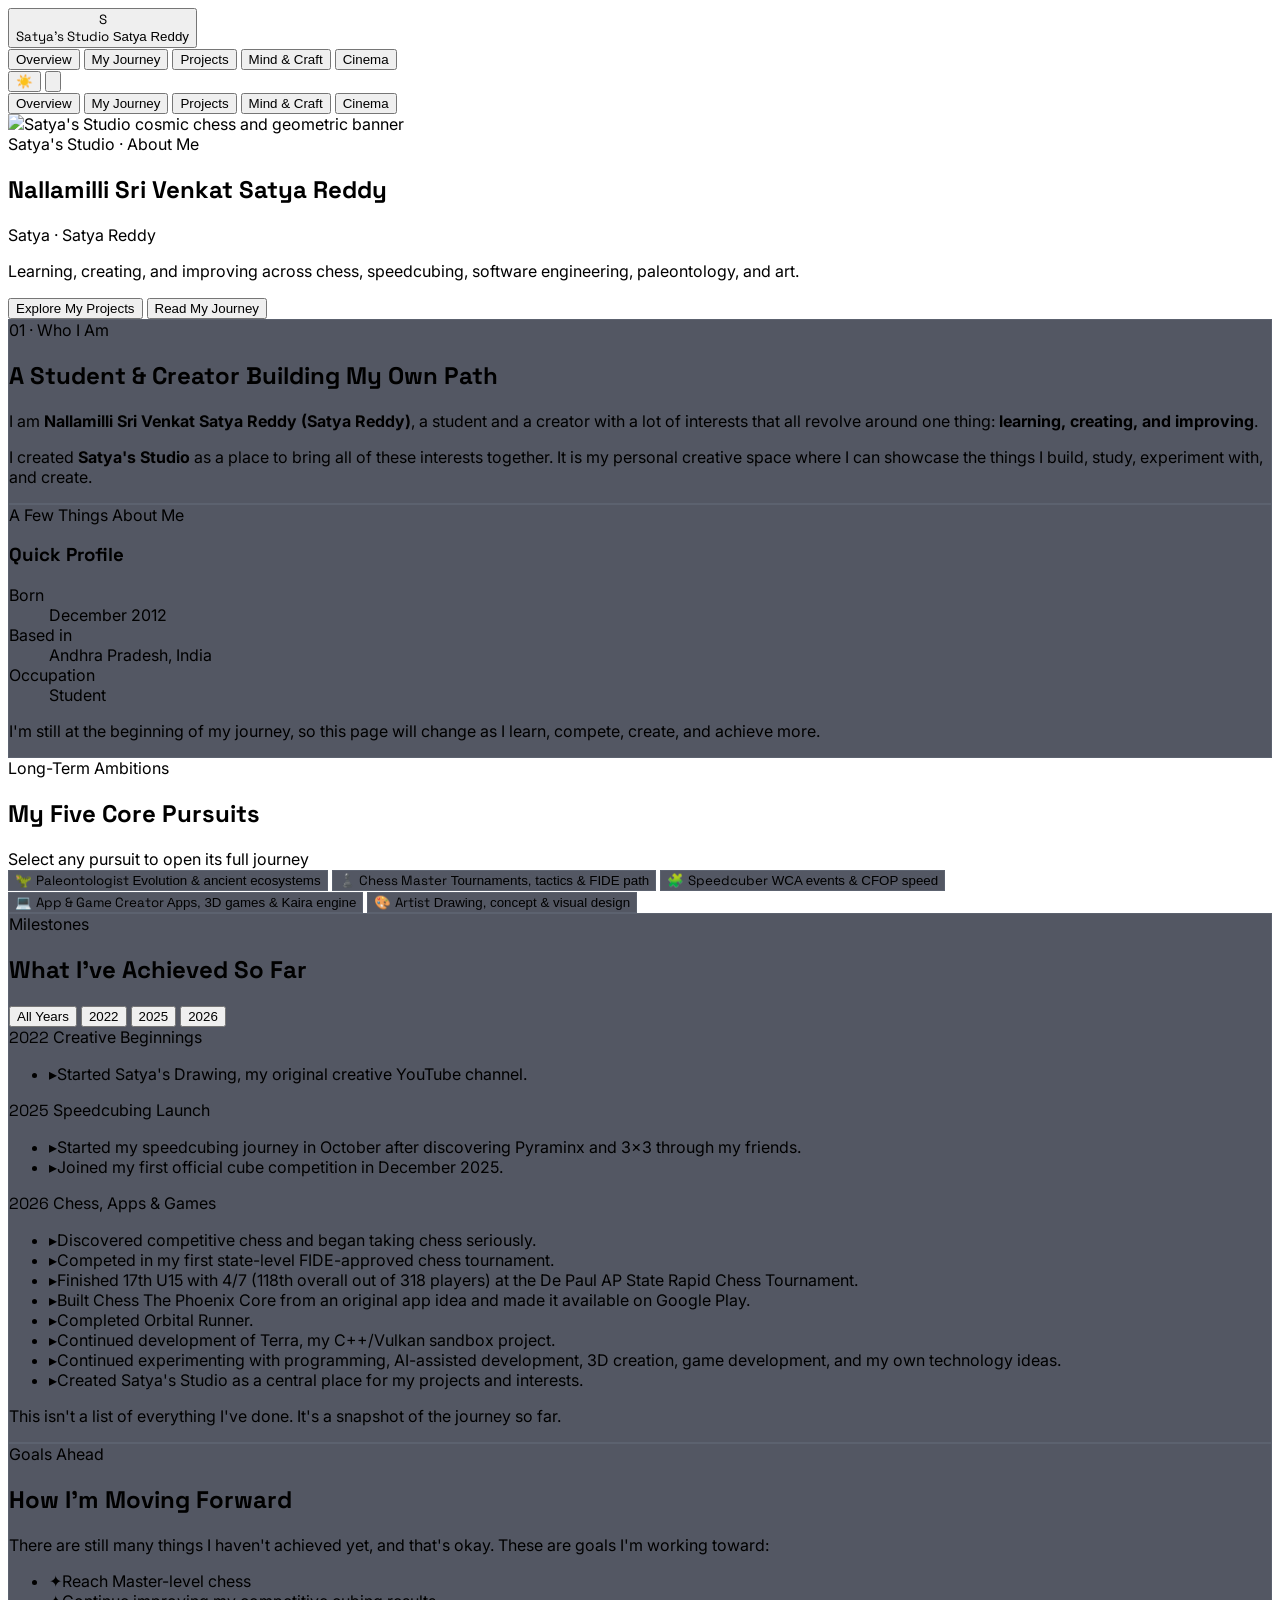
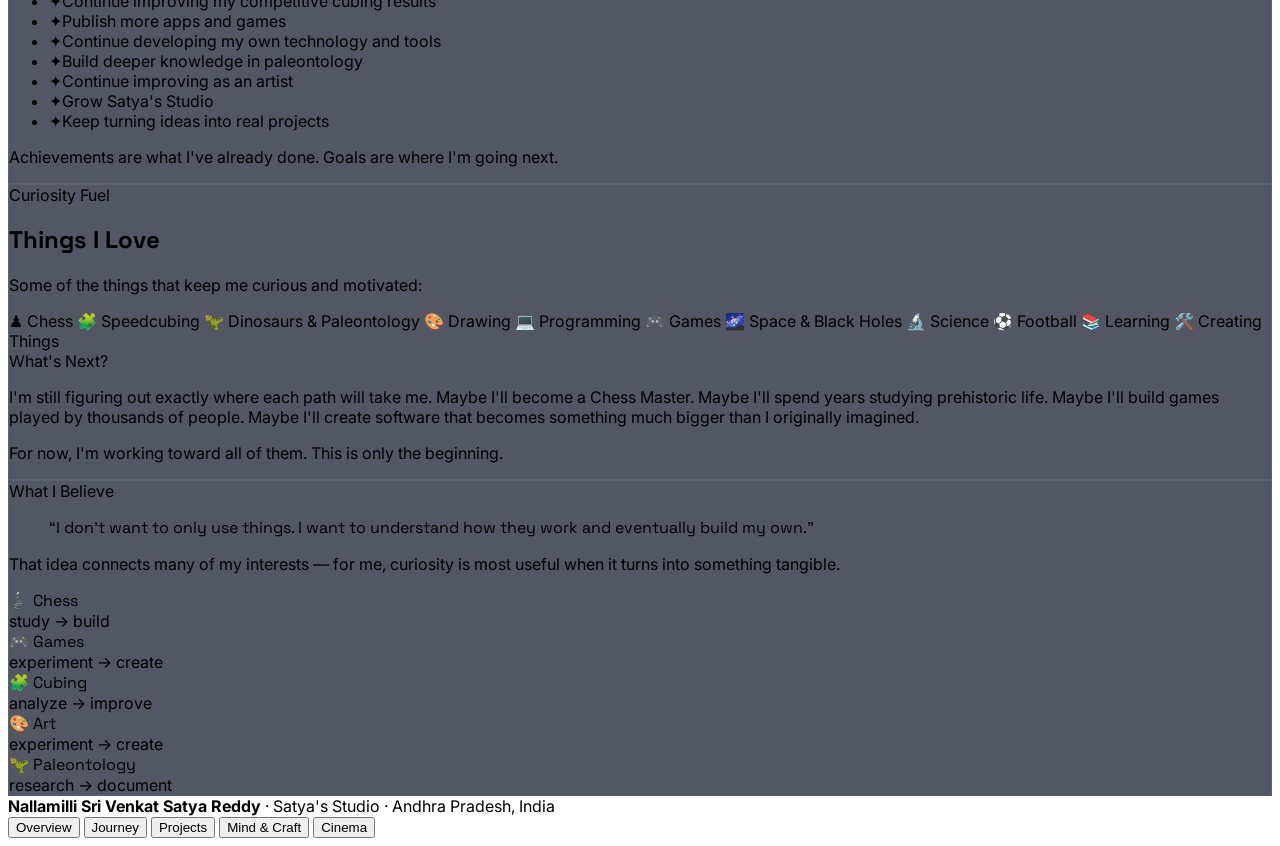
==== index.html @ 666322c4 "Add files via upload" ====
<!DOCTYPE html>
<html lang="en" class="dark scroll-smooth">
<head>
  <meta charset="UTF-8" />
  <meta name="viewport" content="width=device-width, initial-scale=1.0" />
  <title>Nallamilli Sri Venkat Satya Reddy | Satya | Satya Reddy</title>
  <script src="https://cdn.tailwindcss.com/3.4.17"></script>
  <link rel="preconnect" href="https://fonts.googleapis.com" />
  <link rel="preconnect" href="https://fonts.gstatic.com" crossorigin />
  <link href="https://fonts.googleapis.com/css2?family=Inter:wght@300;400;500;600;700;800&family=Space+Grotesk:wght@500;600;700&display=swap" rel="stylesheet" />
  <script>
    tailwind.config = {
      darkMode: 'class',
      theme: {
        extend: {
          fontFamily: {
            sans: ['Inter', 'system-ui', 'sans-serif'],
            display: ['Space Grotesk', 'Inter', 'sans-serif'],
          },
          colors: {
            cosmic: {
              950: '#070910',
              900: '#0d111e',
              800: '#141b2d',
              700: '#1e2942',
            },
            phoenix: {
              400: '#fbbf24',
              500: '#f59e0b',
              600: '#d97706',
            },
            rift: {
              400: '#22d3ee',
              500: '#06b6d4',
            }
          }
        }
      }
    };
  </script>
  <link rel="stylesheet" href="styles.css" />
</head>
<body class="bg-slate-50 text-slate-900 dark:bg-cosmic-950 dark:text-slate-100 min-h-screen antialiased selection:bg-amber-500/30 selection:text-amber-200 transition-colors duration-300">

  <!-- Sticky Navigation -->
  <header class="sticky top-0 z-50 border-b border-slate-200/80 dark:border-slate-800/80 bg-white/85 dark:bg-cosmic-950/85 backdrop-blur-md">
    <div class="max-w-6xl mx-auto px-4 sm:px-6 h-16 flex items-center justify-between gap-4">
      <button type="button" data-nav="overview" class="flex items-center gap-2.5 text-left group focus:outline-none">
        <span class="w-9 h-9 rounded-xl bg-gradient-to-br from-amber-500 to-cyan-500 flex items-center justify-center text-cosmic-950 font-display font-bold text-lg shadow-lg shadow-amber-500/20 group-hover:scale-105 transition-transform">
          S
        </span>
        <div>
          <span class="block font-display font-bold text-sm sm:text-base tracking-tight text-slate-900 dark:text-white leading-none">Satya's Studio</span>
          <span class="block text-[11px] text-slate-500 dark:text-slate-400 mt-0.5">Satya Reddy</span>
        </div>
      </button>

      <!-- Desktop Nav -->
      <nav class="hidden md:flex items-center gap-1" aria-label="Primary Navigation">
        <button type="button" data-nav="overview" class="nav-btn px-3.5 py-2 rounded-lg text-sm font-medium transition-colors">Overview</button>
        <button type="button" data-nav="journey" class="nav-btn px-3.5 py-2 rounded-lg text-sm font-medium transition-colors">My Journey</button>
        <button type="button" data-nav="projects" class="nav-btn px-3.5 py-2 rounded-lg text-sm font-medium transition-colors">Projects</button>
        <button type="button" data-nav="mind" class="nav-btn px-3.5 py-2 rounded-lg text-sm font-medium transition-colors">Mind &amp; Craft</button>
        <button type="button" data-nav="cinema" class="nav-btn px-3.5 py-2 rounded-lg text-sm font-medium transition-colors">Cinema</button>
      </nav>

      <div class="flex items-center gap-2">
        <button type="button" id="themeToggle" aria-label="Toggle color theme" class="p-2 rounded-lg border border-slate-200 dark:border-slate-700/80 text-slate-600 dark:text-slate-300 hover:bg-slate-100 dark:hover:bg-cosmic-800 transition-colors text-sm">
          <span id="themeIcon">☀️</span>
        </button>
        <button type="button" id="mobileMenuBtn" aria-label="Toggle menu" aria-expanded="false" class="md:hidden p-2 rounded-lg border border-slate-200 dark:border-slate-700/80 text-slate-700 dark:text-slate-200 hover:bg-slate-100 dark:hover:bg-cosmic-800 transition-colors">
          <svg class="w-5 h-5" fill="none" stroke="currentColor" stroke-width="2" viewBox="0 0 24 24">
            <path stroke-linecap="round" stroke-linejoin="round" d="M4 6h16M4 12h16M4 18h16" />
          </svg>
        </button>
      </div>
    </div>

    <!-- Mobile Nav Drawer -->
    <div id="mobileMenu" class="hidden md:hidden border-t border-slate-200 dark:border-slate-800 bg-white dark:bg-cosmic-900 px-4 py-3 space-y-1">
      <button type="button" data-nav="overview" class="nav-btn-mobile block w-full text-left px-3 py-2.5 rounded-lg text-sm font-medium">Overview</button>
      <button type="button" data-nav="journey" class="nav-btn-mobile block w-full text-left px-3 py-2.5 rounded-lg text-sm font-medium">My Journey</button>
      <button type="button" data-nav="projects" class="nav-btn-mobile block w-full text-left px-3 py-2.5 rounded-lg text-sm font-medium">Projects</button>
      <button type="button" data-nav="mind" class="nav-btn-mobile block w-full text-left px-3 py-2.5 rounded-lg text-sm font-medium">Mind &amp; Craft</button>
      <button type="button" data-nav="cinema" class="nav-btn-mobile block w-full text-left px-3 py-2.5 rounded-lg text-sm font-medium">Cinema</button>
    </div>
  </header>

  <main class="max-w-6xl mx-auto px-4 sm:px-6 py-8 sm:py-12">

    <!-- ========================================================= -->
    <!-- VIEW 1: OVERVIEW (ABOUT ME, AMBITIONS, TIMELINE, BELIEFS) -->
    <!-- ========================================================= -->
    <section id="view-overview" class="view-section active space-y-12">
      <!-- Hero Banner -->
      <div class="relative rounded-3xl overflow-hidden border border-slate-200 dark:border-slate-800 shadow-2xl">
        <img src="assets/hero-studio.jpg" alt="Satya's Studio cosmic chess and geometric banner" class="w-full h-72 sm:h-96 object-cover object-center" />
        <div class="absolute inset-0 bg-gradient-to-t from-cosmic-950 via-cosmic-950/75 to-cosmic-950/25"></div>
        <div class="absolute inset-0 p-6 sm:p-10 flex flex-col justify-end">
          <div class="inline-flex items-center gap-2 px-3 py-1 rounded-full bg-amber-500/20 border border-amber-400/30 text-amber-300 text-xs font-semibold tracking-wide uppercase w-fit mb-3">
            Satya's Studio · About Me
          </div>
          <h1 class="font-display text-2xl sm:text-4xl lg:text-5xl font-bold text-white tracking-tight leading-tight max-w-4xl">
            Nallamilli Sri Venkat Satya Reddy
          </h1>
          <p class="mt-2 text-sm sm:text-base text-amber-300/95 font-medium">Satya · Satya Reddy</p>
          <p class="mt-3 text-slate-200 text-sm sm:text-lg max-w-2xl leading-relaxed">
            Learning, creating, and improving across chess, speedcubing, software engineering, paleontology, and art.
          </p>
          <div class="mt-5 flex flex-wrap gap-3">
            <button type="button" data-nav="projects" class="px-5 py-2.5 rounded-xl bg-amber-500 hover:bg-amber-400 text-cosmic-950 font-semibold text-sm transition-colors shadow-lg shadow-amber-500/25">
              Explore My Projects
            </button>
            <button type="button" data-nav="journey" class="px-5 py-2.5 rounded-xl bg-white/10 hover:bg-white/20 text-white border border-white/20 font-medium text-sm backdrop-blur-sm transition-colors">
              Read My Journey
            </button>
          </div>
        </div>
      </div>

      <!-- Who I Am + Quick Profile Facts -->
      <div class="grid grid-cols-1 lg:grid-cols-3 gap-6">
        <div class="lg:col-span-2 glass-card rounded-2xl p-6 sm:p-8 space-y-4">
          <div class="text-xs font-semibold uppercase tracking-wider text-amber-500">01 · Who I Am</div>
          <h2 class="font-display text-2xl sm:text-3xl font-bold text-slate-900 dark:text-white">A Student &amp; Creator Building My Own Path</h2>
          <p class="text-slate-600 dark:text-slate-300 leading-relaxed">
            I am <strong>Nallamilli Sri Venkat Satya Reddy (Satya Reddy)</strong>, a student and a creator with a lot of interests that all revolve around one thing: <strong>learning, creating, and improving</strong>.
          </p>
          <p class="text-slate-600 dark:text-slate-300 leading-relaxed">
            I created <strong>Satya's Studio</strong> as a place to bring all of these interests together. It is my personal creative space where I can showcase the things I build, study, experiment with, and create.
          </p>
        </div>

        <div class="glass-card rounded-2xl p-6 sm:p-8 flex flex-col justify-between space-y-5">
          <div>
            <div class="text-xs font-semibold uppercase tracking-wider text-cyan-500">A Few Things About Me</div>
            <h3 class="font-display text-xl font-bold mt-1 text-slate-900 dark:text-white">Quick Profile</h3>
            <dl class="mt-4 space-y-3 text-sm">
              <div class="flex justify-between items-center py-2 border-b border-slate-200 dark:border-slate-800">
                <dt class="text-slate-500 dark:text-slate-400">Born</dt>
                <dd class="font-semibold text-slate-900 dark:text-white">December 2012</dd>
              </div>
              <div class="flex justify-between items-center py-2 border-b border-slate-200 dark:border-slate-800">
                <dt class="text-slate-500 dark:text-slate-400">Based in</dt>
                <dd class="font-semibold text-slate-900 dark:text-white">Andhra Pradesh, India</dd>
              </div>
              <div class="flex justify-between items-center py-2">
                <dt class="text-slate-500 dark:text-slate-400">Occupation</dt>
                <dd class="font-semibold text-slate-900 dark:text-white">Student</dd>
              </div>
            </dl>
          </div>
          <p class="text-xs text-slate-500 dark:text-slate-400 italic leading-relaxed">
            I'm still at the beginning of my journey, so this page will change as I learn, compete, create, and achieve more.
          </p>
        </div>
      </div>

      <!-- 5 Long-Term Ambitions -->
      <div class="space-y-4">
        <div class="flex flex-col sm:flex-row sm:items-end justify-between gap-2">
          <div>
            <div class="text-xs font-semibold uppercase tracking-wider text-amber-500">Long-Term Ambitions</div>
            <h2 class="font-display text-2xl sm:text-3xl font-bold text-slate-900 dark:text-white mt-1">My Five Core Pursuits</h2>
          </div>
          <span class="text-xs text-slate-500 dark:text-slate-400">Select any pursuit to open its full journey</span>
        </div>
        <div class="grid grid-cols-2 sm:grid-cols-3 lg:grid-cols-5 gap-4">
          <button type="button" data-jump-discipline="paleontology" class="glass-card rounded-2xl p-5 text-left hover:border-amber-500/60 hover:-translate-y-1 transition-all group">
            <span class="text-3xl block mb-3">🦖</span>
            <span class="font-display font-bold text-base text-slate-900 dark:text-white group-hover:text-amber-500 transition-colors">Paleontologist</span>
            <span class="block text-xs text-slate-500 dark:text-slate-400 mt-1">Evolution &amp; ancient ecosystems</span>
          </button>
          <button type="button" data-jump-discipline="chess" class="glass-card rounded-2xl p-5 text-left hover:border-amber-500/60 hover:-translate-y-1 transition-all group">
            <span class="text-3xl block mb-3">♟️</span>
            <span class="font-display font-bold text-base text-slate-900 dark:text-white group-hover:text-amber-500 transition-colors">Chess Master</span>
            <span class="block text-xs text-slate-500 dark:text-slate-400 mt-1">Tournaments, tactics &amp; FIDE path</span>
          </button>
          <button type="button" data-jump-discipline="speedcubing" class="glass-card rounded-2xl p-5 text-left hover:border-amber-500/60 hover:-translate-y-1 transition-all group">
            <span class="text-3xl block mb-3">🧩</span>
            <span class="font-display font-bold text-base text-slate-900 dark:text-white group-hover:text-amber-500 transition-colors">Speedcuber</span>
            <span class="block text-xs text-slate-500 dark:text-slate-400 mt-1">WCA events &amp; CFOP speed</span>
          </button>
          <button type="button" data-jump-discipline="dev" class="glass-card rounded-2xl p-5 text-left hover:border-amber-500/60 hover:-translate-y-1 transition-all group">
            <span class="text-3xl block mb-3">💻</span>
            <span class="font-display font-bold text-base text-slate-900 dark:text-white group-hover:text-amber-500 transition-colors">App &amp; Game Creator</span>
            <span class="block text-xs text-slate-500 dark:text-slate-400 mt-1">Apps, 3D games &amp; Kaira engine</span>
          </button>
          <button type="button" data-jump-discipline="art" class="glass-card rounded-2xl p-5 text-left hover:border-amber-500/60 hover:-translate-y-1 transition-all group col-span-2 sm:col-span-1">
            <span class="text-3xl block mb-3">🎨</span>
            <span class="font-display font-bold text-base text-slate-900 dark:text-white group-hover:text-amber-500 transition-colors">Artist</span>
            <span class="block text-xs text-slate-500 dark:text-slate-400 mt-1">Drawing, concept &amp; visual design</span>
          </button>
        </div>
      </div>

      <!-- What I've Achieved So Far (Interactive Year Filter) -->
      <div class="glass-card rounded-2xl p-6 sm:p-8 space-y-6">
        <div class="flex flex-col sm:flex-row sm:items-center justify-between gap-4">
          <div>
            <div class="text-xs font-semibold uppercase tracking-wider text-cyan-500">Milestones</div>
            <h2 class="font-display text-2xl sm:text-3xl font-bold text-slate-900 dark:text-white mt-1">What I've Achieved So Far</h2>
          </div>
          <div class="flex flex-wrap gap-2" id="timelineFilters">
            <button type="button" data-year="all" class="year-filter px-3.5 py-1.5 rounded-lg text-xs font-semibold bg-amber-500 text-cosmic-950">All Years</button>
            <button type="button" data-year="2022" class="year-filter px-3.5 py-1.5 rounded-lg text-xs font-semibold bg-slate-200 dark:bg-cosmic-800 text-slate-700 dark:text-slate-300">2022</button>
            <button type="button" data-year="2025" class="year-filter px-3.5 py-1.5 rounded-lg text-xs font-semibold bg-slate-200 dark:bg-cosmic-800 text-slate-700 dark:text-slate-300">2025</button>
            <button type="button" data-year="2026" class="year-filter px-3.5 py-1.5 rounded-lg text-xs font-semibold bg-slate-200 dark:bg-cosmic-800 text-slate-700 dark:text-slate-300">2026</button>
          </div>
        </div>

        <div id="timelineContainer" class="space-y-6"></div>

        <p class="text-sm text-slate-500 dark:text-slate-400 border-t border-slate-200 dark:border-slate-800 pt-4">
          This isn't a list of everything I've done. It's a snapshot of the journey so far.
        </p>
      </div>

      <!-- How I'm Moving Forward + Things I Love -->
      <div class="grid grid-cols-1 lg:grid-cols-2 gap-6">
        <div class="glass-card rounded-2xl p-6 sm:p-8 space-y-4">
          <div class="text-xs font-semibold uppercase tracking-wider text-amber-500">Goals Ahead</div>
          <h2 class="font-display text-2xl font-bold text-slate-900 dark:text-white">How I'm Moving Forward</h2>
          <p class="text-sm text-slate-600 dark:text-slate-300">
            There are still many things I haven't achieved yet, and that's okay. These are goals I'm working toward:
          </p>
          <ul class="space-y-2.5 text-sm text-slate-700 dark:text-slate-200">
            <li class="flex items-start gap-2.5"><span class="text-amber-500 mt-0.5">✦</span><span>Reach Master-level chess</span></li>
            <li class="flex items-start gap-2.5"><span class="text-amber-500 mt-0.5">✦</span><span>Continue improving my competitive cubing results</span></li>
            <li class="flex items-start gap-2.5"><span class="text-amber-500 mt-0.5">✦</span><span>Publish more apps and games</span></li>
            <li class="flex items-start gap-2.5"><span class="text-amber-500 mt-0.5">✦</span><span>Continue developing my own technology and tools</span></li>
            <li class="flex items-start gap-2.5"><span class="text-amber-500 mt-0.5">✦</span><span>Build deeper knowledge in paleontology</span></li>
            <li class="flex items-start gap-2.5"><span class="text-amber-500 mt-0.5">✦</span><span>Continue improving as an artist</span></li>
            <li class="flex items-start gap-2.5"><span class="text-amber-500 mt-0.5">✦</span><span>Grow Satya's Studio</span></li>
            <li class="flex items-start gap-2.5"><span class="text-amber-500 mt-0.5">✦</span><span>Keep turning ideas into real projects</span></li>
          </ul>
          <p class="text-xs font-semibold text-cyan-600 dark:text-cyan-400 pt-2">
            Achievements are what I've already done. Goals are where I'm going next.
          </p>
        </div>

        <div class="glass-card rounded-2xl p-6 sm:p-8 flex flex-col justify-between space-y-6">
          <div class="space-y-4">
            <div class="text-xs font-semibold uppercase tracking-wider text-cyan-500">Curiosity Fuel</div>
            <h2 class="font-display text-2xl font-bold text-slate-900 dark:text-white">Things I Love</h2>
            <p class="text-sm text-slate-600 dark:text-slate-300">Some of the things that keep me curious and motivated:</p>
            <div class="flex flex-wrap gap-2.5 pt-1">
              <span class="px-3.5 py-1.5 rounded-full text-xs font-medium bg-amber-500/15 text-amber-700 dark:text-amber-300 border border-amber-500/30">♟️ Chess</span>
              <span class="px-3.5 py-1.5 rounded-full text-xs font-medium bg-cyan-500/15 text-cyan-700 dark:text-cyan-300 border border-cyan-500/30">🧩 Speedcubing</span>
              <span class="px-3.5 py-1.5 rounded-full text-xs font-medium bg-emerald-500/15 text-emerald-700 dark:text-emerald-300 border border-emerald-500/30">🦖 Dinosaurs &amp; Paleontology</span>
              <span class="px-3.5 py-1.5 rounded-full text-xs font-medium bg-pink-500/15 text-pink-700 dark:text-pink-300 border border-pink-500/30">🎨 Drawing</span>
              <span class="px-3.5 py-1.5 rounded-full text-xs font-medium bg-indigo-500/15 text-indigo-700 dark:text-indigo-300 border border-indigo-500/30">💻 Programming</span>
              <span class="px-3.5 py-1.5 rounded-full text-xs font-medium bg-violet-500/15 text-violet-700 dark:text-violet-300 border border-violet-500/30">🎮 Games</span>
              <span class="px-3.5 py-1.5 rounded-full text-xs font-medium bg-sky-500/15 text-sky-700 dark:text-sky-300 border border-sky-500/30">🌌 Space &amp; Black Holes</span>
              <span class="px-3.5 py-1.5 rounded-full text-xs font-medium bg-teal-500/15 text-teal-700 dark:text-teal-300 border border-teal-500/30">🔬 Science</span>
              <span class="px-3.5 py-1.5 rounded-full text-xs font-medium bg-lime-500/15 text-lime-700 dark:text-lime-300 border border-lime-500/30">⚽ Football</span>
              <span class="px-3.5 py-1.5 rounded-full text-xs font-medium bg-orange-500/15 text-orange-700 dark:text-orange-300 border border-orange-500/30">📚 Learning</span>
              <span class="px-3.5 py-1.5 rounded-full text-xs font-medium bg-rose-500/15 text-rose-700 dark:text-rose-300 border border-rose-500/30">🛠️ Creating Things</span>
            </div>
          </div>

          <div class="p-5 rounded-xl bg-slate-100 dark:bg-cosmic-900/90 border border-slate-200 dark:border-slate-800 space-y-3">
            <div class="text-xs font-semibold uppercase tracking-wider text-amber-500">What's Next?</div>
            <p class="text-sm text-slate-600 dark:text-slate-300 leading-relaxed">
              I'm still figuring out exactly where each path will take me. Maybe I'll become a Chess Master. Maybe I'll spend years studying prehistoric life. Maybe I'll build games played by thousands of people. Maybe I'll create software that becomes something much bigger than I originally imagined.
            </p>
            <p class="text-sm font-semibold text-slate-900 dark:text-white">
              For now, I'm working toward all of them. This is only the beginning.
            </p>
          </div>
        </div>
      </div>

      <!-- What I Believe -->
      <div class="glass-card rounded-2xl p-6 sm:p-10 space-y-6 border-amber-500/25">
        <div class="text-xs font-semibold uppercase tracking-wider text-amber-500">What I Believe</div>
        <blockquote class="font-display text-xl sm:text-3xl font-bold text-slate-900 dark:text-white leading-snug max-w-4xl">
          “I don't want to only use things. I want to understand how they work and eventually build my own.”
        </blockquote>
        <p class="text-sm text-slate-600 dark:text-slate-300">That idea connects many of my interests — for me, curiosity is most useful when it turns into something tangible.</p>
        <div class="grid grid-cols-1 sm:grid-cols-2 lg:grid-cols-5 gap-3 pt-2">
          <div class="p-4 rounded-xl bg-slate-100 dark:bg-cosmic-900 border border-slate-200 dark:border-slate-800">
            <div class="font-display font-bold text-slate-900 dark:text-white">♟️ Chess</div>
            <div class="text-xs text-amber-600 dark:text-amber-400 mt-1 font-medium">study → build</div>
          </div>
          <div class="p-4 rounded-xl bg-slate-100 dark:bg-cosmic-900 border border-slate-200 dark:border-slate-800">
            <div class="font-display font-bold text-slate-900 dark:text-white">🎮 Games</div>
            <div class="text-xs text-cyan-600 dark:text-cyan-400 mt-1 font-medium">experiment → create</div>
          </div>
          <div class="p-4 rounded-xl bg-slate-100 dark:bg-cosmic-900 border border-slate-200 dark:border-slate-800">
            <div class="font-display font-bold text-slate-900 dark:text-white">🧩 Cubing</div>
            <div class="text-xs text-emerald-600 dark:text-emerald-400 mt-1 font-medium">analyze → improve</div>
          </div>
          <div class="p-4 rounded-xl bg-slate-100 dark:bg-cosmic-900 border border-slate-200 dark:border-slate-800">
            <div class="font-display font-bold text-slate-900 dark:text-white">🎨 Art</div>
            <div class="text-xs text-pink-600 dark:text-pink-400 mt-1 font-medium">experiment → create</div>
          </div>
          <div class="p-4 rounded-xl bg-slate-100 dark:bg-cosmic-900 border border-slate-200 dark:border-slate-800">
            <div class="font-display font-bold text-slate-900 dark:text-white">🦖 Paleontology</div>
            <div class="text-xs text-violet-600 dark:text-violet-400 mt-1 font-medium">research → document</div>
          </div>
        </div>
      </div>
    </section>

    <!-- ========================================================= -->
    <!-- VIEW 2: MY JOURNEY & HOW IT ALL STARTED                   -->
    <!-- ========================================================= -->
    <section id="view-journey" class="view-section space-y-8">
      <div class="space-y-2">
        <div class="text-xs font-semibold uppercase tracking-wider text-amber-500">02 · My Journey &amp; Origin Stories</div>
        <h2 class="font-display text-3xl sm:text-4xl font-bold text-slate-900 dark:text-white">How Every Interest Started &amp; Grew</h2>
        <p class="text-slate-600 dark:text-slate-300 max-w-2xl text-sm sm:text-base">
          Each interest developed differently, but they all led to the same place: I wanted to create, understand, and improve.
        </p>
      </div>

      <!-- Discipline Tabs -->
      <div class="flex flex-wrap gap-2" id="disciplineTabs">
        <button type="button" data-discipline="chess" class="disc-tab px-4 py-2.5 rounded-xl text-sm font-semibold transition-all">♟️ Chess</button>
        <button type="button" data-discipline="speedcubing" class="disc-tab px-4 py-2.5 rounded-xl text-sm font-semibold transition-all">🧩 Speedcubing</button>
        <button type="button" data-discipline="dev" class="disc-tab px-4 py-2.5 rounded-xl text-sm font-semibold transition-all">💻 App &amp; Game Dev</button>
        <button type="button" data-discipline="paleontology" class="disc-tab px-4 py-2.5 rounded-xl text-sm font-semibold transition-all">🦖 Paleontology</button>
        <button type="button" data-discipline="art" class="disc-tab px-4 py-2.5 rounded-xl text-sm font-semibold transition-all">🎨 Art</button>
      </div>

      <!-- Dynamic Discipline Content -->
      <div id="disciplineContent" class="glass-card rounded-3xl p-6 sm:p-10 space-y-8"></div>
    </section>

    <!-- ========================================================= -->
    <!-- VIEW 3: PROJECTS & INTERACTIVE MECHANICS                  -->
    <!-- ========================================================= -->
    <section id="view-projects" class="view-section space-y-10">
      <div class="flex flex-col sm:flex-row sm:items-end justify-between gap-4">
        <div class="space-y-2">
          <div class="text-xs font-semibold uppercase tracking-wider text-cyan-500">03 · Software &amp; Games</div>
          <h2 class="font-display text-3xl sm:text-4xl font-bold text-slate-900 dark:text-white">My Current Projects</h2>
          <p class="text-slate-600 dark:text-slate-300 max-w-2xl text-sm sm:text-base">
            “When I can't find exactly what I want, I would rather learn how to build it.”
          </p>
        </div>
        <div class="flex flex-wrap gap-2" id="projectFilters">
          <button type="button" data-pfilter="all" class="proj-filter px-3.5 py-1.5 rounded-lg text-xs font-semibold bg-amber-500 text-cosmic-950">All Projects</button>
          <button type="button" data-pfilter="game" class="proj-filter px-3.5 py-1.5 rounded-lg text-xs font-semibold bg-slate-200 dark:bg-cosmic-800 text-slate-700 dark:text-slate-300">Apps &amp; Games</button>
          <button type="button" data-pfilter="engine" class="proj-filter px-3.5 py-1.5 rounded-lg text-xs font-semibold bg-slate-200 dark:bg-cosmic-800 text-slate-700 dark:text-slate-300">Engine &amp; Sandbox</button>
        </div>
      </div>

      <!-- Project 1: Chess The Phoenix Core -->
      <article data-pcat="game" class="project-card glass-card rounded-3xl overflow-hidden">
        <div class="grid grid-cols-1 lg:grid-cols-12">
          <div class="lg:col-span-5 relative min-h-[260px]">
            <img src="assets/chess-phoenix-core.jpg" alt="Chess The Phoenix Core key art" class="w-full h-full object-cover" />
            <div class="absolute top-4 left-4 px-3 py-1 rounded-full bg-cosmic-950/80 border border-amber-400/40 text-amber-300 text-xs font-semibold backdrop-blur-sm">
              Available on Google Play
            </div>
          </div>
          <div class="lg:col-span-7 p-6 sm:p-8 space-y-5">
            <div>
              <div class="text-xs font-semibold uppercase tracking-wider text-amber-500">Chess App · Custom Variant</div>
              <h3 class="font-display text-2xl sm:text-3xl font-bold text-slate-900 dark:text-white mt-1">♟️ Chess The Phoenix Core</h3>
              <p class="mt-2 text-sm text-slate-600 dark:text-slate-300 leading-relaxed">
                A standard chess game featuring a custom mode called <strong>The Phoenix Core</strong>, where each player secretly carries a “Phoenix” piece that can rescue their King from checkmate once per game.
              </p>
            </div>

            <div class="grid grid-cols-1 sm:grid-cols-2 gap-4 text-sm">
              <div class="p-4 rounded-xl bg-slate-100 dark:bg-cosmic-900/90 border border-slate-200 dark:border-slate-800 space-y-1.5">
                <div class="font-semibold text-slate-900 dark:text-white">🔥 The Phoenix &amp; Dice Rule</div>
                <p class="text-xs text-slate-600 dark:text-slate-300 leading-relaxed">
                  Starts on your King's square (<strong>E1</strong> for White, <strong>E8</strong> for Black). It cannot capture or block. Every <strong>3 of your turns</strong>, normal moves are blocked until you roll the die and move the Phoenix (a free action that resets the 3-turn counter). It cannot land on your own pieces, and sliding pieces stop when they hit one.
                </p>
              </div>
              <div class="p-4 rounded-xl bg-slate-100 dark:bg-cosmic-900/90 border border-slate-200 dark:border-slate-800 space-y-1.5">
                <div class="font-semibold text-slate-900 dark:text-white">👑 The Revival &amp; Safety Rules</div>
                <p class="text-xs text-slate-600 dark:text-slate-300 leading-relaxed">
                  If checkmated, your King teleports to wherever your Phoenix is, the Phoenix disappears (once per game), and play continues. <strong>Revival fails</strong> if the Phoenix's square is attacked by an enemy piece, if it's still on the King's square, or if teleporting leaves you in check again.
                </p>
              </div>
            </div>

            <!-- Interactive Phoenix Die Roller -->
            <div class="p-4 sm:p-5 rounded-2xl bg-gradient-to-r from-amber-500/10 via-orange-500/10 to-cyan-500/10 border border-amber-500/30 flex flex-col sm:flex-row items-start sm:items-center justify-between gap-4">
              <div class="space-y-1">
                <div class="text-xs font-semibold uppercase tracking-wider text-amber-600 dark:text-amber-400">Interactive Phoenix Die Simulator</div>
                <div id="phoenixDiceResult" class="text-sm font-medium text-slate-900 dark:text-white">
                  Roll the die to see how your Phoenix moves on Turn 3!
                </div>
              </div>
              <button type="button" id="rollPhoenixDieBtn" class="shrink-0 px-4 py-2.5 rounded-xl bg-amber-500 hover:bg-amber-400 text-cosmic-950 font-bold text-sm transition-transform active:scale-95 shadow-md shadow-amber-500/20">
                🎲 Roll Phoenix Die
              </button>
            </div>
            <p class="text-xs text-slate-500 dark:text-slate-400">
              <strong>Strategy:</strong> The game is a balance between playing normal chess and parking your Phoenix somewhere safe.
            </p>
          </div>
        </div>
      </article>

      <!-- Project 2: Terra -->
      <article data-pcat="engine" class="project-card glass-card rounded-3xl overflow-hidden">
        <div class="grid grid-cols-1 lg:grid-cols-12">
          <div class="lg:col-span-5 relative min-h-[260px]">
            <img src="assets/terra-voxel.jpg" alt="Terra voxel sandbox artwork" class="w-full h-full object-cover" />
            <div class="absolute top-4 left-4 px-3 py-1 rounded-full bg-cosmic-950/80 border border-cyan-400/40 text-cyan-300 text-xs font-semibold backdrop-blur-sm">
              C++ &amp; Vulkan Sandbox
            </div>
          </div>
          <div class="lg:col-span-7 p-6 sm:p-8 flex flex-col justify-center space-y-5">
            <div>
              <div class="text-xs font-semibold uppercase tracking-wider text-cyan-500">Voxel Sandbox · Advanced Graphics</div>
              <h3 class="font-display text-2xl sm:text-3xl font-bold text-slate-900 dark:text-white mt-1">🌍 Terra</h3>
              <p class="mt-2 text-sm text-slate-600 dark:text-slate-300 leading-relaxed">
                A significantly developed <strong>C++ and Vulkan-based voxel sandbox game</strong> — one of my most advanced games yet.
              </p>
            </div>
            <div class="grid grid-cols-1 sm:grid-cols-2 gap-3 text-sm">
              <div class="p-3.5 rounded-xl bg-slate-100 dark:bg-cosmic-900/90 border border-slate-200 dark:border-slate-800">
                <div class="font-semibold text-slate-900 dark:text-white">✨ Custom Dimension</div>
                <p class="text-xs text-slate-600 dark:text-slate-300 mt-1">Accessible through dedicated sigils and potions.</p>
              </div>
              <div class="p-3.5 rounded-xl bg-slate-100 dark:bg-cosmic-900/90 border border-slate-200 dark:border-slate-800">
                <div class="font-semibold text-slate-900 dark:text-white">🛡️ Combat &amp; Shields</div>
                <p class="text-xs text-slate-600 dark:text-slate-300 mt-1">Several types of shields, including a throwable shield.</p>
              </div>
              <div class="p-3.5 rounded-xl bg-slate-100 dark:bg-cosmic-900/90 border border-slate-200 dark:border-slate-800 sm:col-span-2">
                <div class="font-semibold text-slate-900 dark:text-white">⚗️ Original Fictional Metal</div>
                <p class="text-xs text-slate-600 dark:text-slate-300 mt-1">Features a custom metal type that doesn't exist in real life, blending my interest in materials and game design.</p>
              </div>
            </div>
          </div>
        </div>
      </article>

      <!-- Project 3: Rift Runner -->
      <article data-pcat="game" class="project-card glass-card rounded-3xl overflow-hidden">
        <div class="grid grid-cols-1 lg:grid-cols-12">
          <div class="lg:col-span-5 relative min-h-[260px]">
            <img src="assets/rift-runner.jpg" alt="Rift Runner synthwave canyon runner artwork" class="w-full h-full object-cover" />
            <div class="absolute top-4 left-4 px-3 py-1 rounded-full bg-cosmic-950/80 border border-fuchsia-400/40 text-fuchsia-300 text-xs font-semibold backdrop-blur-sm">
              Three.js · Web &amp; Android (APK / AAB)
            </div>
          </div>
          <div class="lg:col-span-7 p-6 sm:p-8 space-y-5">
            <div>
              <div class="text-xs font-semibold uppercase tracking-wider text-fuchsia-500">3D Synthwave Canyon Runner</div>
              <h3 class="font-display text-2xl sm:text-3xl font-bold text-slate-900 dark:text-white mt-1">🚀 Rift Runner</h3>
              <p class="mt-2 text-sm text-slate-600 dark:text-slate-300 leading-relaxed">
                A 3D synthwave “canyon runner” built in a single HTML file with <strong>Three.js</strong>. Pilot a hovership down a neon canyon, thread through gates, dodge hazards, and survive as the speed ramps up. Packaged as an Android app (APK &amp; AAB) with an online leaderboard backend.
              </p>
            </div>

            <!-- Interactive Sub-Tabs for Rift Runner -->
            <div class="flex flex-wrap gap-2" id="riftTabs">
              <button type="button" data-rifttab="gameplay" class="rift-tab px-3 py-1.5 rounded-lg text-xs font-semibold bg-cyan-500 text-cosmic-950">Core Gameplay</button>
              <button type="button" data-rifttab="campaign" class="rift-tab px-3 py-1.5 rounded-lg text-xs font-semibold bg-slate-200 dark:bg-cosmic-800 text-slate-700 dark:text-slate-300">8-Planet Campaign</button>
              <button type="button" data-rifttab="systems" class="rift-tab px-3 py-1.5 rounded-lg text-xs font-semibold bg-slate-200 dark:bg-cosmic-800 text-slate-700 dark:text-slate-300">Modes, Revive &amp; Backend</button>
            </div>

            <div id="riftTabPanel" class="p-4 rounded-2xl bg-slate-100 dark:bg-cosmic-900/90 border border-slate-200 dark:border-slate-800 text-xs sm:text-sm space-y-2"></div>
          </div>
        </div>
      </article>

      <!-- Additional Projects: Orbital Runner & Kaira Engine -->
      <div class="grid grid-cols-1 md:grid-cols-2 gap-6">
        <article data-pcat="game" class="project-card glass-card rounded-2xl p-6 space-y-3">
          <div class="flex items-center justify-between">
            <span class="text-2xl">🪐</span>
            <span class="px-2.5 py-1 rounded-full text-[11px] font-semibold bg-emerald-500/15 text-emerald-600 dark:text-emerald-300">Completed · 2026</span>
          </div>
          <h3 class="font-display text-xl font-bold text-slate-900 dark:text-white">Orbital Runner</h3>
          <p class="text-sm text-slate-600 dark:text-slate-300 leading-relaxed">
            One of the original games I built and completed in 2026 as part of my growing catalog of self-made apps and games.
          </p>
        </article>

        <article data-pcat="engine" class="project-card glass-card rounded-2xl p-6 space-y-3">
          <div class="flex items-center justify-between">
            <span class="text-2xl">⚙️</span>
            <span class="px-2.5 py-1 rounded-full text-[11px] font-semibold bg-amber-500/15 text-amber-600 dark:text-amber-300">In Development</span>
          </div>
          <h3 class="font-display text-xl font-bold text-slate-900 dark:text-white">Kaira Engine</h3>
          <p class="text-sm text-slate-600 dark:text-slate-300 leading-relaxed">
            My own experimental game engine built with the goal of creating a powerful yet approachable environment for both 2D and 3D development.
          </p>
        </article>
      </div>

      <p class="text-center text-sm text-slate-500 dark:text-slate-400">
        And there are a lot more apps, games, and experiments in progress at Satya's Studio.
      </p>
    </section>

    <!-- ========================================================= -->
    <!-- VIEW 4: MIND, PERSONALITY, CURIOSITY, SKILLS & LEARNING   -->
    <!-- ========================================================= -->
    <section id="view-mind" class="view-section space-y-10">
      <div class="space-y-2">
        <div class="text-xs font-semibold uppercase tracking-wider text-amber-500">04 · Mind &amp; Personality</div>
        <h2 class="font-display text-3xl sm:text-4xl font-bold text-slate-900 dark:text-white">How I Think, Learn &amp; Stay Curious</h2>
      </div>

      <!-- How I Think -->
      <div class="glass-card rounded-3xl p-6 sm:p-8 space-y-4">
        <h3 class="font-display text-2xl font-bold text-slate-900 dark:text-white">🧠 How I Think</h3>
        <div class="grid grid-cols-1 md:grid-cols-2 gap-5 text-sm text-slate-600 dark:text-slate-300 leading-relaxed">
          <div class="space-y-3">
            <p>
              I think <strong>analytically and creatively, but also emotionally</strong>. I believe emotions are beautiful because they make experiences meaningful, although they can sometimes lead to impulsive decisions. That is why analytical thinking is important to me: it helps me understand situations more clearly and make better decisions.
            </p>
            <p>
              I enjoy exploring ideas beyond the boundaries of a standard textbook — extending into dinosaurs, paleontology, space, galaxies, nebulae, black holes, dark matter, quantum mechanics, materials, engineering, and 3D visualization.
            </p>
            <p>
              When I encounter something interesting, I don't always want to stop at understanding what it does. I want to understand <strong>how it works, why it works</strong>, and whether I can use that knowledge to create something of my own.
            </p>
          </div>
          <div class="space-y-3">
            <p>
              When I encounter something I don't understand, I try to approach it <strong>logically and analytically first</strong>. If that doesn't work, I approach it <strong>creatively</strong>, looking for different perspectives and ways of understanding the problem.
            </p>
            <p>
              I prefer reasoning and creative problem-solving over physical experimentation, partly because school and time constraints limit what I can practically experiment with. However, I enjoy experimenting in other ways — many of my interests, including app development, chess, and cubing, began through exploration and experimentation.
            </p>
            <p>
              I also have a <strong>competitive spirit</strong>. I enjoy improving, challenging myself, and seeing how far I can push my abilities.
            </p>
          </div>
        </div>
      </div>

      <!-- What Makes Me Curious -->
      <div class="space-y-4">
        <div>
          <div class="text-xs font-semibold uppercase tracking-wider text-cyan-500">Deep Interests</div>
          <h3 class="font-display text-2xl font-bold text-slate-900 dark:text-white mt-1">What Makes Me Curious?</h3>
          <p class="text-sm text-slate-600 dark:text-slate-300 mt-1">I am especially interested in things that go beyond what we encounter in everyday life.</p>
        </div>
        <div class="grid grid-cols-1 sm:grid-cols-2 lg:grid-cols-3 gap-4">
          <div class="glass-card rounded-2xl p-5 space-y-2">
            <div class="text-xl">🌌</div>
            <h4 class="font-display font-bold text-slate-900 dark:text-white">Space &amp; Cosmology</h4>
            <p class="text-xs sm:text-sm text-slate-600 dark:text-slate-300 leading-relaxed">Galaxies, nebulae, black holes, dark matter, the early universe, and the mysteries of the cosmos — understanding what they actually are, how they formed, and what we still don't know.</p>
          </div>
          <div class="glass-card rounded-2xl p-5 space-y-2">
            <div class="text-xl">🦖</div>
            <h4 class="font-display font-bold text-slate-900 dark:text-white">Paleontology &amp; Dinosaurs</h4>
            <p class="text-xs sm:text-sm text-slate-600 dark:text-slate-300 leading-relaxed">Prehistoric life, evolution, anatomy, ancient ecosystems, and the fascinating history of life on Earth.</p>
          </div>
          <div class="glass-card rounded-2xl p-5 space-y-2">
            <div class="text-xl">⚛️</div>
            <h4 class="font-display font-bold text-slate-900 dark:text-white">Physics</h4>
            <p class="text-xs sm:text-sm text-slate-600 dark:text-slate-300 leading-relaxed">Quantum mechanics, the fundamental workings of the universe, and the strange phenomena that emerge when we explore reality at different scales.</p>
          </div>
          <div class="glass-card rounded-2xl p-5 space-y-2">
            <div class="text-xl">🏗️</div>
            <h4 class="font-display font-bold text-slate-900 dark:text-white">Materials &amp; Engineering</h4>
            <p class="text-xs sm:text-sm text-slate-600 dark:text-slate-300 leading-relaxed">Analyzing materials and imagining how their properties affect their strength, durability, weight, and practical applications.</p>
          </div>
          <div class="glass-card rounded-2xl p-5 space-y-2">
            <div class="text-xl">💻</div>
            <h4 class="font-display font-bold text-slate-900 dark:text-white">Technology &amp; Creation</h4>
            <p class="text-xs sm:text-sm text-slate-600 dark:text-slate-300 leading-relaxed">Understanding software, hardware, game engines, graphics, and the systems that allow technology to function.</p>
          </div>
          <div class="glass-card rounded-2xl p-5 space-y-2">
            <div class="text-xl">🧊</div>
            <h4 class="font-display font-bold text-slate-900 dark:text-white">3D Visualization</h4>
            <p class="text-xs sm:text-sm text-slate-600 dark:text-slate-300 leading-relaxed">Imagining objects, environments, structures, and concepts in three dimensions, and exploring how they could be designed or constructed.</p>
          </div>
        </div>
      </div>

      <!-- What Motivates Me -->
      <div class="glass-card rounded-3xl p-6 sm:p-8 space-y-5">
        <div>
          <div class="text-xs font-semibold uppercase tracking-wider text-amber-500">Core Drivers</div>
          <h3 class="font-display text-2xl font-bold text-slate-900 dark:text-white mt-1">What Motivates Me?</h3>
        </div>
        <div class="grid grid-cols-1 sm:grid-cols-2 lg:grid-cols-4 gap-4">
          <div class="p-4 rounded-xl bg-slate-100 dark:bg-cosmic-900 border border-slate-200 dark:border-slate-800 space-y-1.5">
            <div class="font-display font-bold text-amber-600 dark:text-amber-400">Fun</div>
            <p class="text-xs text-slate-600 dark:text-slate-300 leading-relaxed">Doing things that genuinely interest me so learning and creating remain enjoyable.</p>
          </div>
          <div class="p-4 rounded-xl bg-slate-100 dark:bg-cosmic-900 border border-slate-200 dark:border-slate-800 space-y-1.5">
            <div class="font-display font-bold text-cyan-600 dark:text-cyan-400">Purpose &amp; Impact</div>
            <p class="text-xs text-slate-600 dark:text-slate-300 leading-relaxed">Creating things that are useful, entertaining, meaningful, or capable of making an impact.</p>
          </div>
          <div class="p-4 rounded-xl bg-slate-100 dark:bg-cosmic-900 border border-slate-200 dark:border-slate-800 space-y-1.5">
            <div class="font-display font-bold text-emerald-600 dark:text-emerald-400">Mastery &amp; Growth</div>
            <p class="text-xs text-slate-600 dark:text-slate-300 leading-relaxed">Improving my abilities, learning new things, and becoming better at what I do.</p>
          </div>
          <div class="p-4 rounded-xl bg-slate-100 dark:bg-cosmic-900 border border-slate-200 dark:border-slate-800 space-y-1.5">
            <div class="font-display font-bold text-violet-600 dark:text-violet-400">Autonomy</div>
            <p class="text-xs text-slate-600 dark:text-slate-300 leading-relaxed">Valuing the freedom to explore ideas, choose my direction, and develop my own projects.</p>
          </div>
        </div>
        <p class="text-sm text-slate-600 dark:text-slate-300 italic">
          I don't want to simply follow a predetermined path. I want to explore different possibilities, discover what I'm capable of, and create things that reflect my own ideas.
        </p>
      </div>

      <!-- Strengths & Weaknesses + Skills -->
      <div class="grid grid-cols-1 lg:grid-cols-2 gap-6">
        <div class="glass-card rounded-2xl p-6 sm:p-8 space-y-5">
          <h3 class="font-display text-2xl font-bold text-slate-900 dark:text-white">Strengths &amp; Weaknesses</h3>
          <div class="space-y-3">
            <div class="text-xs font-semibold uppercase tracking-wider text-emerald-500">My Strengths</div>
            <div class="space-y-2.5 text-sm">
              <div class="p-3 rounded-xl bg-slate-100 dark:bg-cosmic-900 border border-slate-200 dark:border-slate-800">
                <strong class="text-slate-900 dark:text-white">Persistence:</strong>
                <span class="text-slate-600 dark:text-slate-300"> When a project hits a roadblock, I try different approaches, reconsider the problem, and keep working toward a solution.</span>
              </div>
              <div class="p-3 rounded-xl bg-slate-100 dark:bg-cosmic-900 border border-slate-200 dark:border-slate-800">
                <strong class="text-slate-900 dark:text-white">Curiosity &amp; Knowledge:</strong>
                <span class="text-slate-600 dark:text-slate-300"> I enjoy learning about subjects that interest me and exploring ideas beyond what I already know.</span>
              </div>
              <div class="p-3 rounded-xl bg-slate-100 dark:bg-cosmic-900 border border-slate-200 dark:border-slate-800">
                <strong class="text-slate-900 dark:text-white">Fast Learning:</strong>
                <span class="text-slate-600 dark:text-slate-300"> When something genuinely interests me, I can learn it quickly and become deeply involved in it.</span>
              </div>
              <div class="p-3 rounded-xl bg-slate-100 dark:bg-cosmic-900 border border-slate-200 dark:border-slate-800">
                <strong class="text-slate-900 dark:text-white">Analytical &amp; Creative Thinking:</strong>
                <span class="text-slate-600 dark:text-slate-300"> Approaching problems logically while thinking creatively about non-obvious possibilities.</span>
              </div>
            </div>
          </div>
          <div class="space-y-2 pt-2 border-t border-slate-200 dark:border-slate-800">
            <div class="text-xs font-semibold uppercase tracking-wider text-rose-500">My Weaknesses</div>
            <p class="text-sm text-slate-600 dark:text-slate-300 leading-relaxed">
              I struggle with learning subjects that I find extremely boring or difficult to stay interested in, particularly when they feel disconnected from my interests. I am still learning how to maintain consistency even when something isn't immediately enjoyable, because not everything worth learning will always be interesting.
            </p>
          </div>
        </div>

        <div class="glass-card rounded-2xl p-6 sm:p-8 space-y-6">
          <div>
            <h3 class="font-display text-2xl font-bold text-slate-900 dark:text-white">Skills &amp; Current Learning</h3>
            <div class="grid grid-cols-1 sm:grid-cols-2 gap-3 mt-4">
              <div class="p-4 rounded-xl bg-amber-500/10 border border-amber-500/25">
                <div class="font-display font-bold text-slate-900 dark:text-white text-sm">Creative Skills</div>
                <div class="text-xs font-semibold text-amber-600 dark:text-amber-400 mt-1">Drawing · Game Concepts · Storytelling · Designing</div>
                <p class="text-xs text-slate-600 dark:text-slate-300 mt-1.5">Turning imagination into visual and creative projects.</p>
              </div>
              <div class="p-4 rounded-xl bg-cyan-500/10 border border-cyan-500/25">
                <div class="font-display font-bold text-slate-900 dark:text-white text-sm">Scientific Interests</div>
                <div class="text-xs font-semibold text-cyan-600 dark:text-cyan-400 mt-1">Research · Dinosaur Knowledge · Scientific Curiosity</div>
                <p class="text-xs text-slate-600 dark:text-slate-300 mt-1.5">Exploring science, understanding concepts and investigating questions.</p>
              </div>
            </div>
          </div>

          <div class="space-y-3 pt-2 border-t border-slate-200 dark:border-slate-800">
            <div class="text-xs font-semibold uppercase tracking-wider text-cyan-500">What I'm Learning Right Now</div>
            <ul class="space-y-2.5 text-xs sm:text-sm text-slate-600 dark:text-slate-300">
              <li><strong class="text-slate-900 dark:text-white">♟️ Chess:</strong> Calculation, endgames, middlegames, positional understanding, and developing intuition.</li>
              <li><strong class="text-slate-900 dark:text-white">🧩 Speedcubing:</strong> Increasing TPS, improving efficiency, refining CFOP, and learning PLL.</li>
              <li><strong class="text-slate-900 dark:text-white">💻 Programming &amp; Game Dev:</strong> C++, graphics programming, rendering, mesh editing, sculpting, 3D modelling, texturing, and animation.</li>
              <li><strong class="text-slate-900 dark:text-white">🦖 Paleontology:</strong> Evolution, anatomy, prehistoric ecosystems, and the history of ancient life.</li>
              <li><strong class="text-slate-900 dark:text-white">🎨 Art:</strong> Drawing techniques, learning to draw faces, and developing visual design.</li>
            </ul>
          </div>
        </div>
      </div>
    </section>

    <!-- ========================================================= -->
    <!-- VIEW 5: MOVIE & CINEMATIC PROJECTS                        -->
    <!-- ========================================================= -->
    <section id="view-cinema" class="view-section space-y-8">
      <div class="space-y-2">
        <div class="text-xs font-semibold uppercase tracking-wider text-amber-500">05 · Storytelling &amp; Film</div>
        <h2 class="font-display text-3xl sm:text-4xl font-bold text-slate-900 dark:text-white">My Movie &amp; Cinematic Projects</h2>
        <p class="text-slate-600 dark:text-slate-300 max-w-2xl text-sm sm:text-base">
          Expanding from apps, games, and art into full-scale solo animation and long-term cinematic worldbuilding.
        </p>
      </div>

      <div class="grid grid-cols-1 lg:grid-cols-2 gap-6">
        <!-- Solo 3D Animated Film -->
        <div class="glass-card rounded-3xl p-6 sm:p-8 space-y-5 border-t-4 border-t-amber-500">
          <div class="inline-flex items-center gap-2 px-3 py-1 rounded-full bg-amber-500/15 text-amber-600 dark:text-amber-300 text-xs font-semibold">
            🎬 Solo Production · In Preparation
          </div>
          <h3 class="font-display text-2xl sm:text-3xl font-bold text-slate-900 dark:text-white">Moving Into Filmmaking</h3>
          <p class="text-sm text-slate-600 dark:text-slate-300 leading-relaxed">
            My creative ambitions are now expanding into filmmaking. I am preparing to begin creating a <strong>stylized 3D animated film entirely on my own</strong>.
          </p>
          <p class="text-sm text-slate-600 dark:text-slate-300 leading-relaxed">
            From writing and directing to modelling, animation, environments, and editing, I intend to take on the entire production myself, with the possibility of voice actors helping with the characters.
          </p>
          <div class="flex flex-wrap gap-2 pt-1">
            <span class="px-3 py-1 rounded-lg bg-slate-100 dark:bg-cosmic-900 border border-slate-200 dark:border-slate-800 text-xs font-medium">Writing</span>
            <span class="px-3 py-1 rounded-lg bg-slate-100 dark:bg-cosmic-900 border border-slate-200 dark:border-slate-800 text-xs font-medium">Directing</span>
            <span class="px-3 py-1 rounded-lg bg-slate-100 dark:bg-cosmic-900 border border-slate-200 dark:border-slate-800 text-xs font-medium">3D Modelling</span>
            <span class="px-3 py-1 rounded-lg bg-slate-100 dark:bg-cosmic-900 border border-slate-200 dark:border-slate-800 text-xs font-medium">Animation</span>
            <span class="px-3 py-1 rounded-lg bg-slate-100 dark:bg-cosmic-900 border border-slate-200 dark:border-slate-800 text-xs font-medium">Environments</span>
            <span class="px-3 py-1 rounded-lg bg-slate-100 dark:bg-cosmic-900 border border-slate-200 dark:border-slate-800 text-xs font-medium">Editing</span>
          </div>
          <p class="text-xs text-slate-500 dark:text-slate-400 leading-relaxed pt-2 border-t border-slate-200 dark:border-slate-800">
            This is a completely different challenge from developing apps and games — combining storytelling, visual creativity, animation, technical skills, and turning an idea into an entire cinematic experience. I want to explore what I can achieve as a solo creator.
          </p>
        </div>

        <!-- Live-Action Cinematic Universe -->
        <div class="glass-card rounded-3xl p-6 sm:p-8 space-y-5 border-t-4 border-t-cyan-500">
          <div class="inline-flex items-center gap-2 px-3 py-1 rounded-full bg-cyan-500/15 text-cyan-600 dark:text-cyan-300 text-xs font-semibold">
            🌌 Long-Term Vision · Worldbuilding
          </div>
          <h3 class="font-display text-2xl sm:text-3xl font-bold text-slate-900 dark:text-white">A Cinematic Universe</h3>
          <p class="text-sm text-slate-600 dark:text-slate-300 leading-relaxed">
            Beyond animation, I have developed ideas and plans for a <strong>future live-action cinematic universe</strong>.
          </p>
          <p class="text-sm text-slate-600 dark:text-slate-300 leading-relaxed">
            The universe combines <strong>mythology, fantasy, and supernatural elements</strong>, weaving together interconnected stories, conflicts, characters, and ancient forces.
          </p>
          <div class="flex flex-wrap gap-2 pt-1">
            <span class="px-3 py-1 rounded-lg bg-slate-100 dark:bg-cosmic-900 border border-slate-200 dark:border-slate-800 text-xs font-medium">⚡ Gods</span>
            <span class="px-3 py-1 rounded-lg bg-slate-100 dark:bg-cosmic-900 border border-slate-200 dark:border-slate-800 text-xs font-medium">🪓 Norse Mythology</span>
            <span class="px-3 py-1 rounded-lg bg-slate-100 dark:bg-cosmic-900 border border-slate-200 dark:border-slate-800 text-xs font-medium">🏛️ Greek Mythology</span>
            <span class="px-3 py-1 rounded-lg bg-slate-100 dark:bg-cosmic-900 border border-slate-200 dark:border-slate-800 text-xs font-medium">🔮 Witches</span>
            <span class="px-3 py-1 rounded-lg bg-slate-100 dark:bg-cosmic-900 border border-slate-200 dark:border-slate-800 text-xs font-medium">🦇 Vampires</span>
            <span class="px-3 py-1 rounded-lg bg-slate-100 dark:bg-cosmic-900 border border-slate-200 dark:border-slate-800 text-xs font-medium">🛡️ Heroes</span>
          </div>
          <p class="text-xs text-slate-500 dark:text-slate-400 leading-relaxed pt-2 border-t border-slate-200 dark:border-slate-800">
            This is a long-term ambition. I intend to develop these ideas further as I grow, gain experience, and eventually have the resources to bring them to life on a much larger scale.
          </p>
        </div>
      </div>
    </section>

  </main>

  <!-- Footer -->
  <footer class="border-t border-slate-200 dark:border-slate-800/80 mt-16 py-8">
    <div class="max-w-6xl mx-auto px-4 sm:px-6 flex flex-col sm:flex-row items-center justify-between gap-4 text-xs text-slate-500 dark:text-slate-400">
      <div>
        <strong class="text-slate-800 dark:text-slate-200">Nallamilli Sri Venkat Satya Reddy</strong> · Satya's Studio · Andhra Pradesh, India
      </div>
      <div class="flex items-center gap-4">
        <button type="button" data-nav="overview" class="hover:text-amber-500 transition-colors">Overview</button>
        <button type="button" data-nav="journey" class="hover:text-amber-500 transition-colors">Journey</button>
        <button type="button" data-nav="projects" class="hover:text-amber-500 transition-colors">Projects</button>
        <button type="button" data-nav="mind" class="hover:text-amber-500 transition-colors">Mind &amp; Craft</button>
        <button type="button" data-nav="cinema" class="hover:text-amber-500 transition-colors">Cinema</button>
      </div>
    </div>
  </footer>

  <script src="app.js" defer></script>
</body>
</html>
---- styles.css ----
body {
      font-family: 'Inter', system-ui, sans-serif;
    }
    h1, h2, h3, .font-display {
      font-family: 'Space Grotesk', 'Inter', sans-serif;
    }
    .glass-card {
      background: rgba(17, 23, 39, 0.72);
      backdrop-filter: blur(14px);
      -webkit-backdrop-filter: blur(14px);
      border: 1px solid rgba(148, 163, 184, 0.14);
    }
    html:not(.dark) .glass-card {
      background: rgba(255, 255, 255, 0.88);
      border: 1px solid rgba(15, 23, 42, 0.1);
    }
    .gradient-text {
      background: linear-gradient(135deg, #fbbf24 0%, #f59e0b 45%, #22d3ee 100%);
      -webkit-background-clip: text;
      -webkit-text-fill-color: transparent;
    }
    .view-section {
      display: none;
      animation: fadeUp 0.32s ease-out;
    }
    .view-section.active {
      display: block;
    }
    @keyframes fadeUp {
      from { opacity: 0; transform: translateY(10px); }
      to { opacity: 1; transform: translateY(0); }
    }
    .dice-pop {
      animation: popIn 0.28s cubic-bezier(0.34, 1.56, 0.64, 1);
    }
    @keyframes popIn {
      0% { transform: scale(0.84) rotate(-6deg); opacity: 0.5; }
      100% { transform: scale(1) rotate(0deg); opacity: 1; }
    }
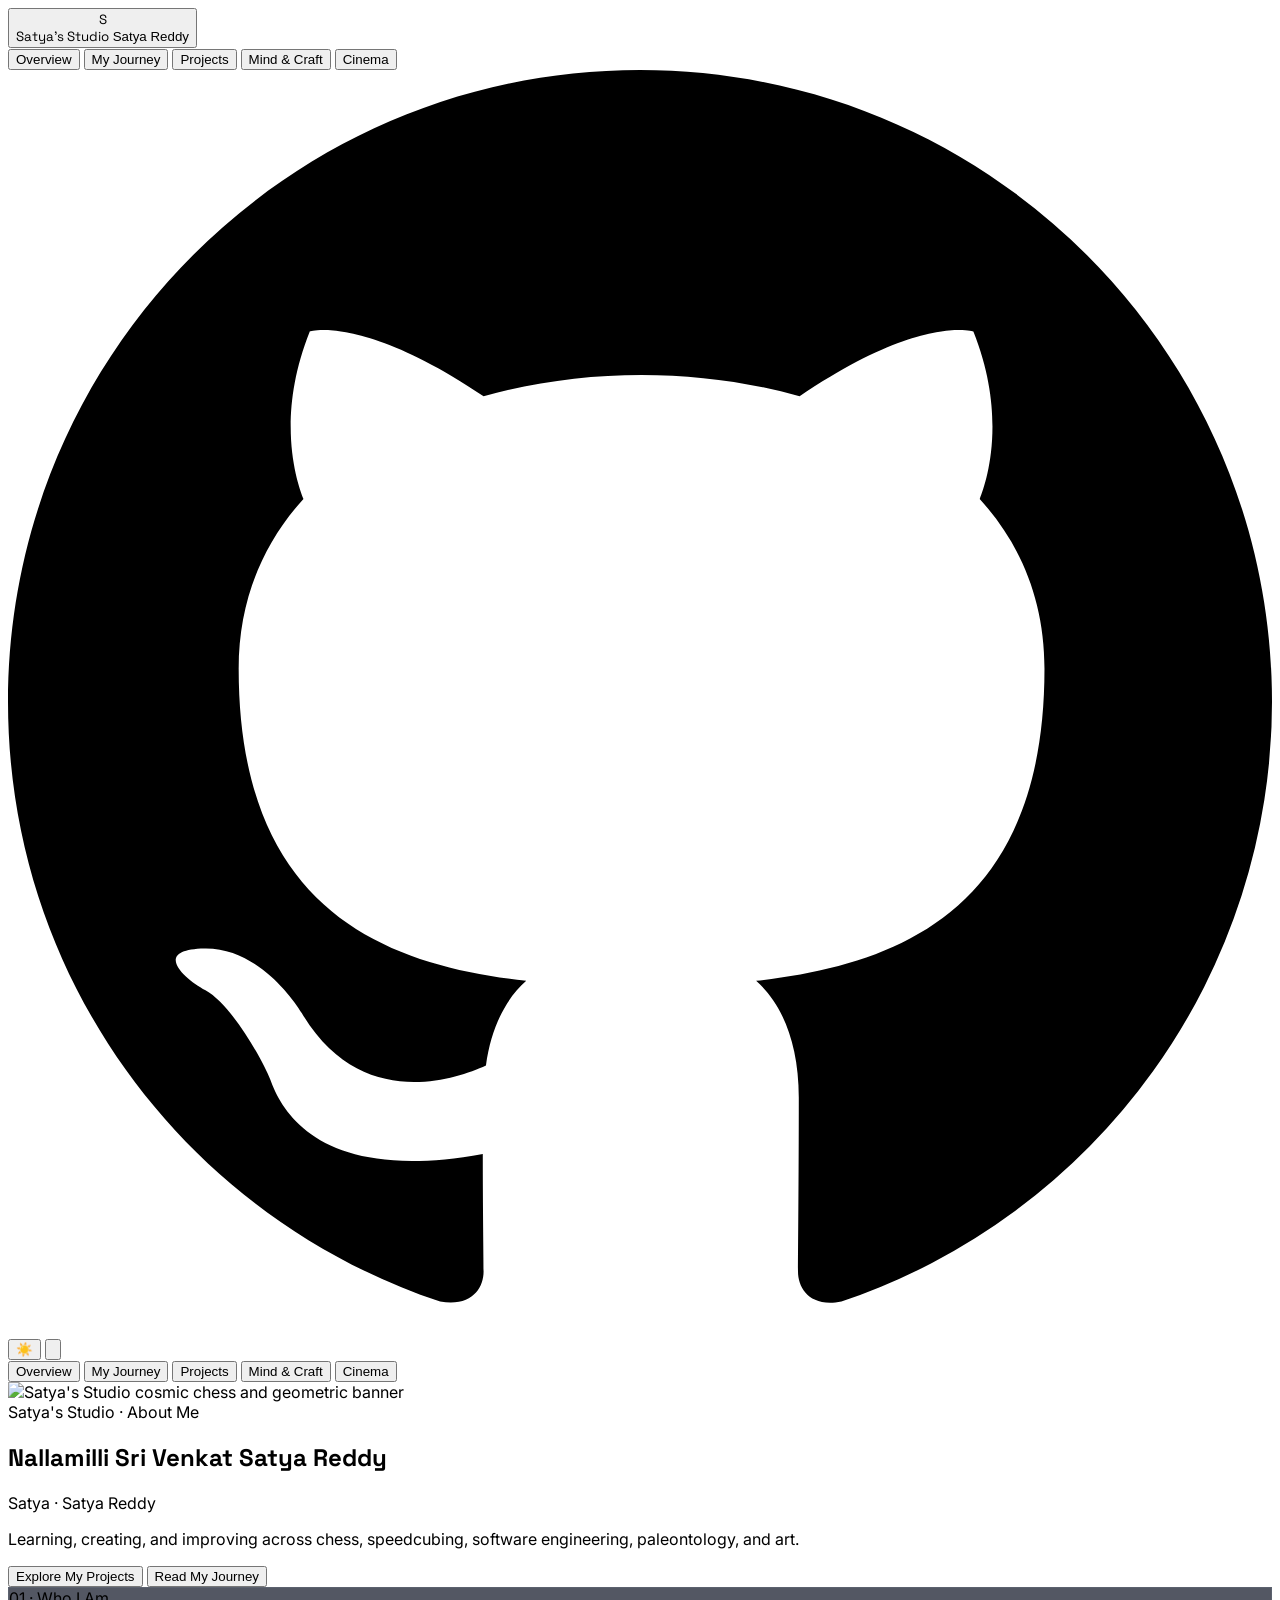
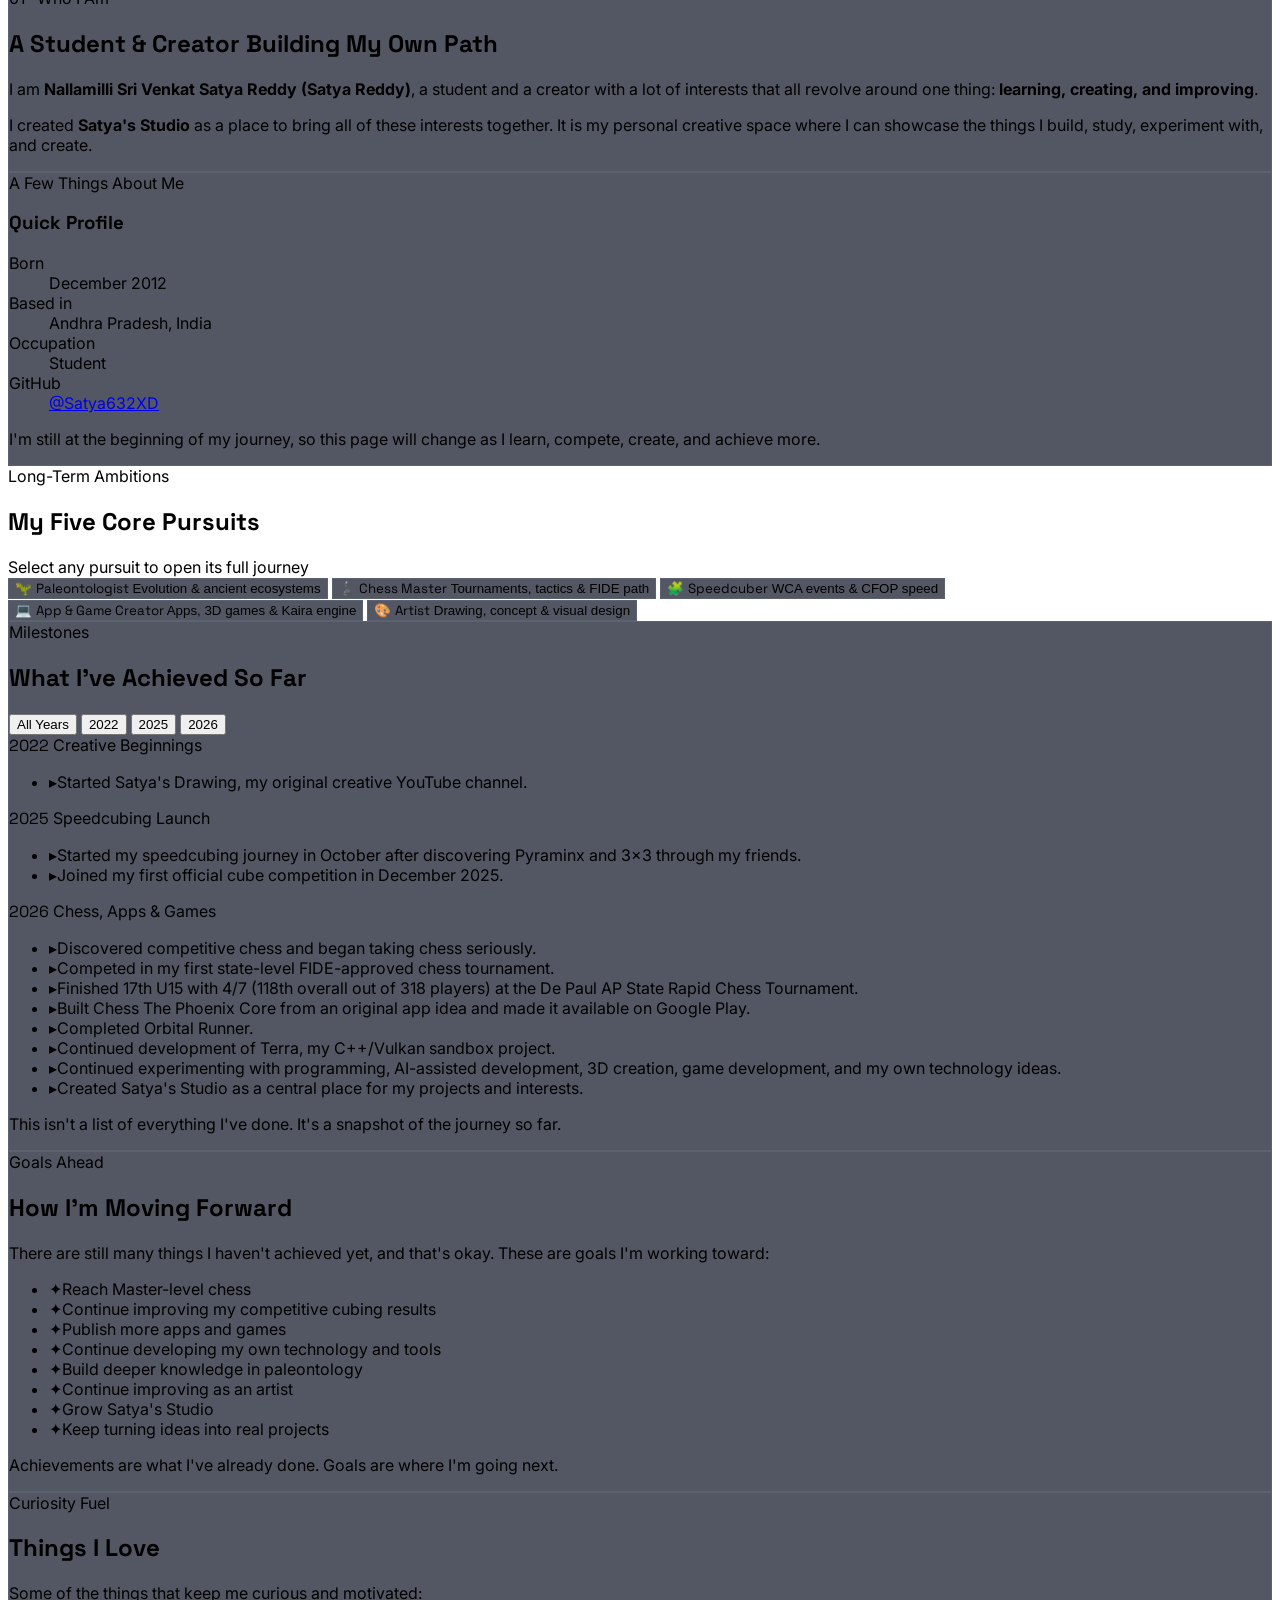
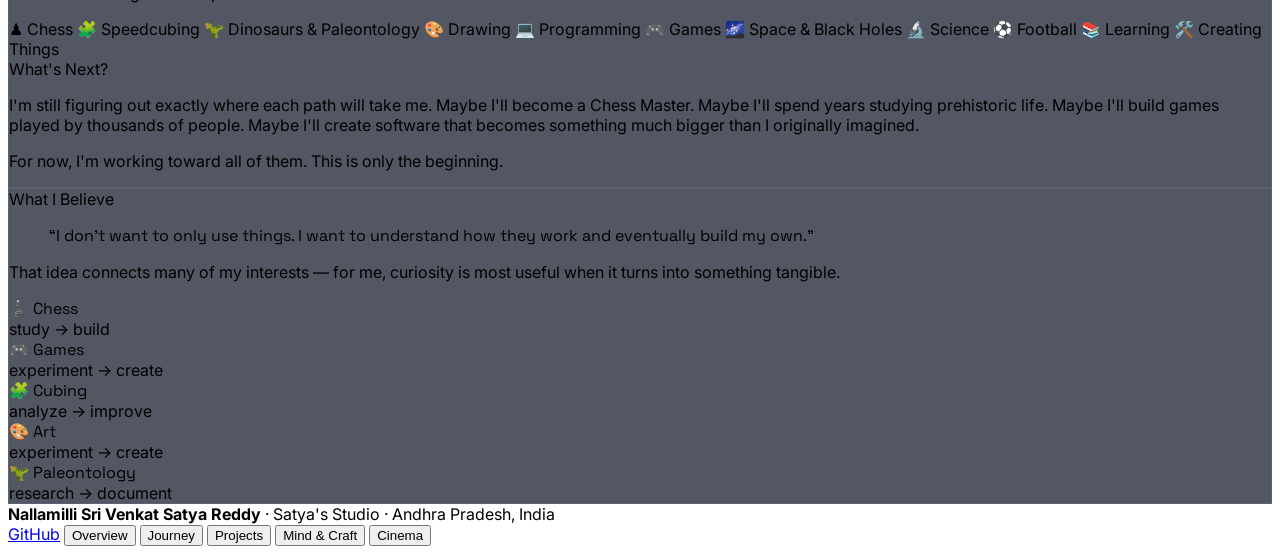
==== commit 18c6765a: "Add SEO metadata, robots meta tag, canonical URL, Person & WebSite JSON-LD schema, robots.txt, and s" ====
--- a/index.html
+++ b/index.html
@@ -4,6 +4,88 @@
   <meta charset="UTF-8" />
   <meta name="viewport" content="width=device-width, initial-scale=1.0" />
   <title>Nallamilli Sri Venkat Satya Reddy | Satya | Satya Reddy</title>
+  
+  <!-- Primary Meta Tags & SEO -->
+  <meta name="title" content="Nallamilli Sri Venkat Satya Reddy | Satya | Satya Reddy" />
+  <meta name="description" content="Official portfolio of Nallamilli Sri Venkat Satya Reddy (Satya Reddy). Student, app &amp; game creator, competitive chess player, speedcuber, and artist." />
+  <meta name="keywords" content="Nallamilli Sri Venkat Satya Reddy, Satya Reddy, Satya, Satya632XD, Satya's Studio, Chess The Phoenix Core, Orbital Runner, Rift Runner, Terra Vulkan, Speedcubing, Chess Master" />
+  <meta name="author" content="Nallamilli Sri Venkat Satya Reddy" />
+  <meta name="robots" content="index, follow, max-snippet:-1, max-image-preview:large, max-video-preview:-1" />
+  <meta name="googlebot" content="index, follow, max-snippet:-1, max-image-preview:large, max-video-preview:-1" />
+  <link rel="canonical" href="https://nallamilli-sri-venkat-satya-reddy.vercel.app/" />
+  <meta name="theme-color" content="#070910" />
+
+  <!-- Open Graph / Facebook -->
+  <meta property="og:type" content="profile" />
+  <meta property="og:url" content="https://nallamilli-sri-venkat-satya-reddy.vercel.app/" />
+  <meta property="og:title" content="Nallamilli Sri Venkat Satya Reddy | Satya's Studio" />
+  <meta property="og:description" content="Official portfolio of Nallamilli Sri Venkat Satya Reddy (Satya Reddy). Student, app &amp; game creator, competitive chess player, speedcuber, and artist." />
+  <meta property="og:site_name" content="Satya's Studio" />
+  <meta property="profile:first_name" content="Sri Venkat Satya" />
+  <meta property="profile:last_name" content="Nallamilli" />
+  <meta property="profile:username" content="Satya632XD" />
+
+  <!-- Twitter / X -->
+  <meta name="twitter:card" content="summary" />
+  <meta name="twitter:url" content="https://nallamilli-sri-venkat-satya-reddy.vercel.app/" />
+  <meta name="twitter:title" content="Nallamilli Sri Venkat Satya Reddy | Satya's Studio" />
+  <meta name="twitter:description" content="Official portfolio of Nallamilli Sri Venkat Satya Reddy (Satya Reddy). Student, app &amp; game creator, competitive chess player, speedcuber, and artist." />
+
+  <!-- Structured Data (JSON-LD) for Google Search / Person & WebSite -->
+  <script type="application/ld+json">
+  {
+    "@context": "https://schema.org",
+    "@graph": [
+      {
+        "@type": "Person",
+        "@id": "https://nallamilli-sri-venkat-satya-reddy.vercel.app/#person",
+        "name": "Nallamilli Sri Venkat Satya Reddy",
+        "alternateName": [
+          "Satya",
+          "Satya Reddy",
+          "Satya632XD",
+          "N. S. V. Satya Reddy"
+        ],
+        "url": "https://nallamilli-sri-venkat-satya-reddy.vercel.app/",
+        "jobTitle": "Student, App & Game Creator",
+        "description": "Nallamilli Sri Venkat Satya Reddy is a student, app and game creator, competitive chess player, speedcuber, and artist based in Andhra Pradesh, India.",
+        "nationality": {
+          "@type": "Country",
+          "name": "India"
+        },
+        "homeLocation": {
+          "@type": "Place",
+          "name": "Andhra Pradesh, India"
+        },
+        "sameAs": [
+          "https://github.com/Satya632XD",
+          "https://github.com/Satya632XD/Nallamilli-Sri-Venkat-Satya-Reddy"
+        ],
+        "knowsAbout": [
+          "Chess",
+          "Speedcubing",
+          "Software Engineering",
+          "C++",
+          "Vulkan",
+          "Game Development",
+          "Paleontology",
+          "Art & Illustration"
+        ]
+      },
+      {
+        "@type": "WebSite",
+        "@id": "https://nallamilli-sri-venkat-satya-reddy.vercel.app/#website",
+        "url": "https://nallamilli-sri-venkat-satya-reddy.vercel.app/",
+        "name": "Satya's Studio",
+        "description": "Official portfolio and personal space of Nallamilli Sri Venkat Satya Reddy.",
+        "inLanguage": "en",
+        "publisher": {
+          "@id": "https://nallamilli-sri-venkat-satya-reddy.vercel.app/#person"
+        }
+      }
+    ]
+  }
+  </script>
   <script src="https://cdn.tailwindcss.com/3.4.17"></script>
   <link rel="preconnect" href="https://fonts.googleapis.com" />
   <link rel="preconnect" href="https://fonts.gstatic.com" crossorigin />
@@ -65,6 +147,9 @@
       </nav>
 
       <div class="flex items-center gap-2">
+        <a href="https://github.com/Satya632XD" target="_blank" rel="noopener noreferrer" aria-label="GitHub Profile" class="p-2 rounded-lg border border-slate-200 dark:border-slate-700/80 text-slate-600 dark:text-slate-300 hover:bg-slate-100 dark:hover:bg-cosmic-800 transition-colors text-sm flex items-center justify-center">
+          <svg class="w-4 h-4 fill-current" viewBox="0 0 24 24"><path d="M12 0C5.37 0 0 5.37 0 12c0 5.31 3.435 9.795 8.205 11.385.6.105.825-.255.825-.57 0-.285-.015-1.23-.015-2.235-3.015.555-3.795-.735-4.035-1.41-.135-.345-.72-1.41-1.23-1.695-.42-.225-1.02-.78-.015-.795.945-.015 1.62.87 1.845 1.23 1.08 1.815 2.805 1.305 3.495.99.105-.78.42-1.305.765-1.605-2.67-.3-5.46-1.335-5.46-5.925 0-1.305.465-2.385 1.23-3.225-.12-.3-.54-1.53.12-3.18 0 0 1.005-.315 3.3 1.23.96-.27 1.98-.405 3-.405s2.04.135 3 .405c2.295-1.56 3.3-1.23 3.3-1.23.66 1.65.24 2.88.12 3.18.765.84 1.23 1.905 1.23 3.225 0 4.605-2.805 5.625-5.475 5.925.435.375.81 1.095.81 2.22 0 1.605-.015 2.895-.015 3.3 0 .315.225.69.825.57A12.02 12.02 0 0024 12c0-6.63-5.37-12-12-12z"/></svg>
+        </a>
         <button type="button" id="themeToggle" aria-label="Toggle color theme" class="p-2 rounded-lg border border-slate-200 dark:border-slate-700/80 text-slate-600 dark:text-slate-300 hover:bg-slate-100 dark:hover:bg-cosmic-800 transition-colors text-sm">
           <span id="themeIcon">☀️</span>
         </button>
@@ -144,9 +229,13 @@
                 <dt class="text-slate-500 dark:text-slate-400">Based in</dt>
                 <dd class="font-semibold text-slate-900 dark:text-white">Andhra Pradesh, India</dd>
               </div>
-              <div class="flex justify-between items-center py-2">
+              <div class="flex justify-between items-center py-2 border-b border-slate-200 dark:border-slate-800">
                 <dt class="text-slate-500 dark:text-slate-400">Occupation</dt>
                 <dd class="font-semibold text-slate-900 dark:text-white">Student</dd>
+              </div>
+              <div class="flex justify-between items-center py-2">
+                <dt class="text-slate-500 dark:text-slate-400">GitHub</dt>
+                <dd><a href="https://github.com/Satya632XD" target="_blank" rel="noopener noreferrer" class="font-semibold text-amber-500 hover:underline">@Satya632XD</a></dd>
               </div>
             </dl>
           </div>
@@ -740,6 +829,7 @@
         <strong class="text-slate-800 dark:text-slate-200">Nallamilli Sri Venkat Satya Reddy</strong> · Satya's Studio · Andhra Pradesh, India
       </div>
       <div class="flex items-center gap-4">
+        <a href="https://github.com/Satya632XD" target="_blank" rel="noopener noreferrer" class="hover:text-amber-500 transition-colors">GitHub</a>
         <button type="button" data-nav="overview" class="hover:text-amber-500 transition-colors">Overview</button>
         <button type="button" data-nav="journey" class="hover:text-amber-500 transition-colors">Journey</button>
         <button type="button" data-nav="projects" class="hover:text-amber-500 transition-colors">Projects</button>
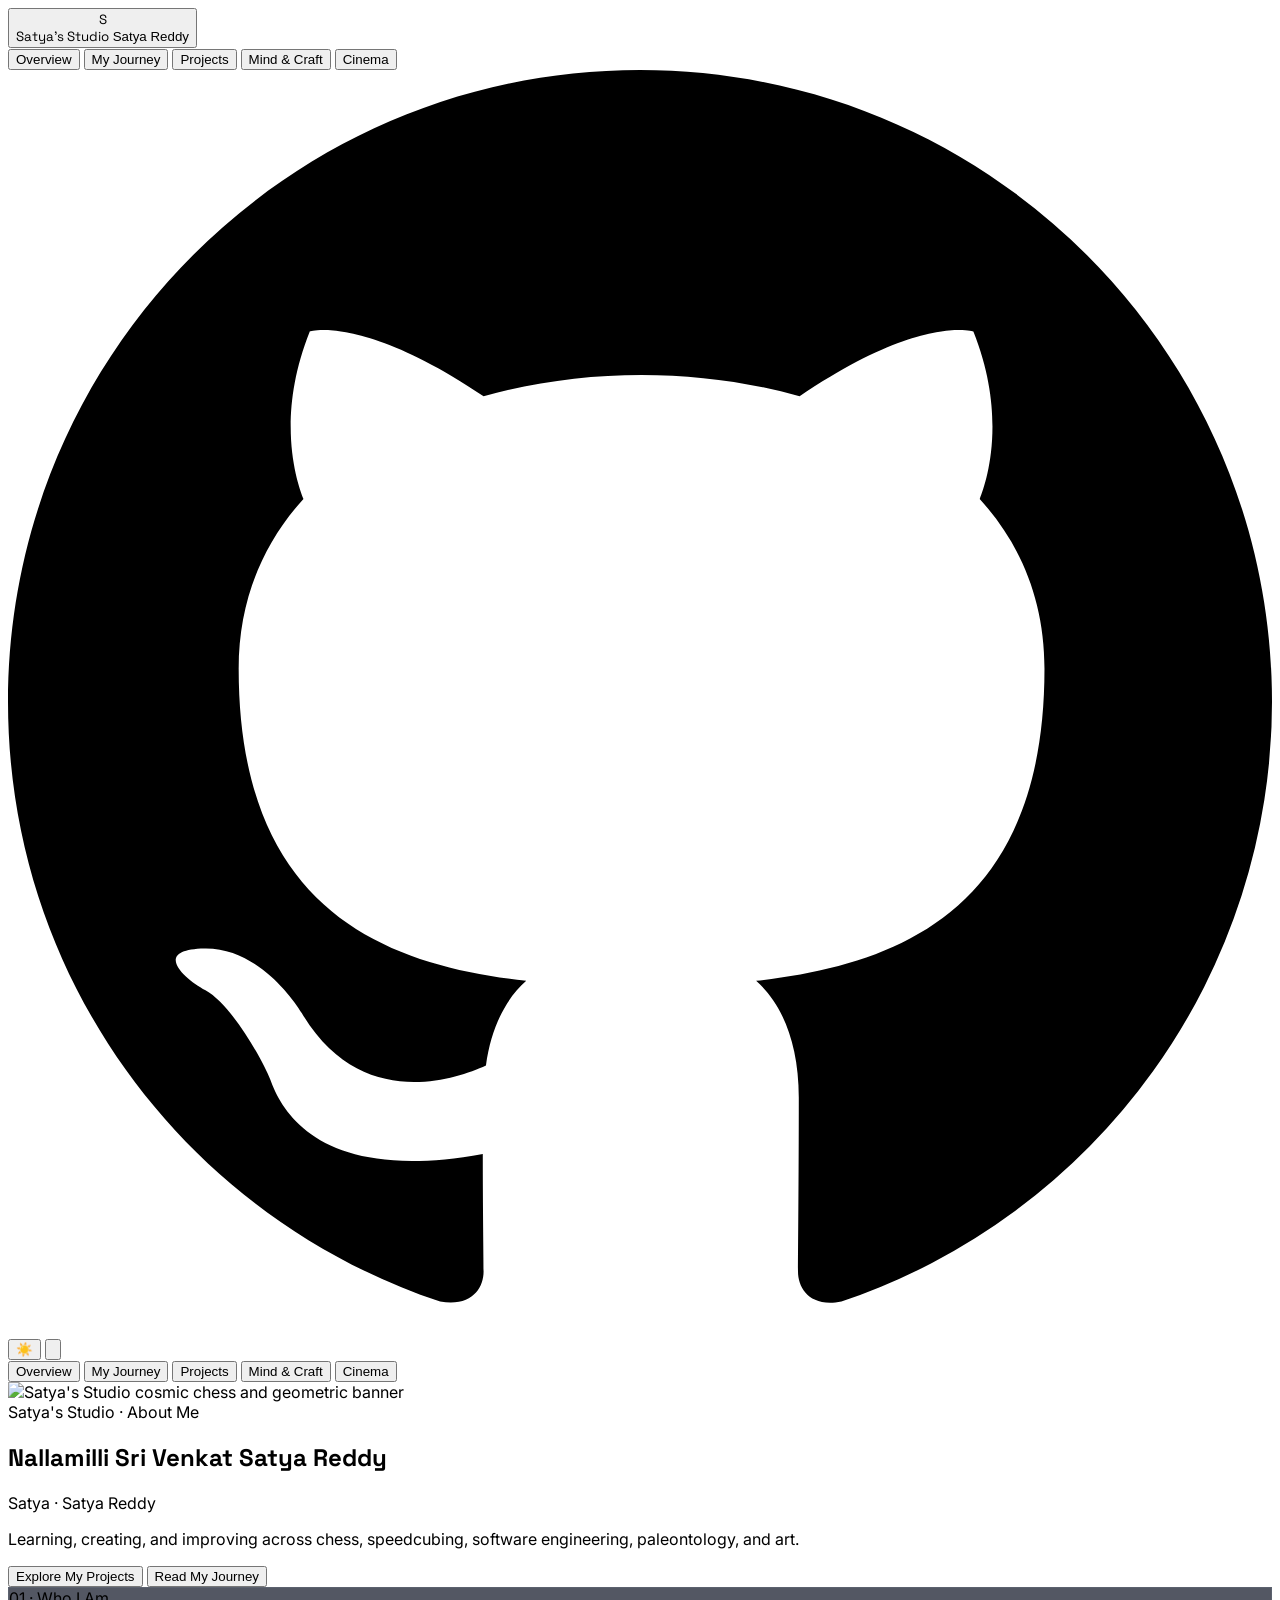
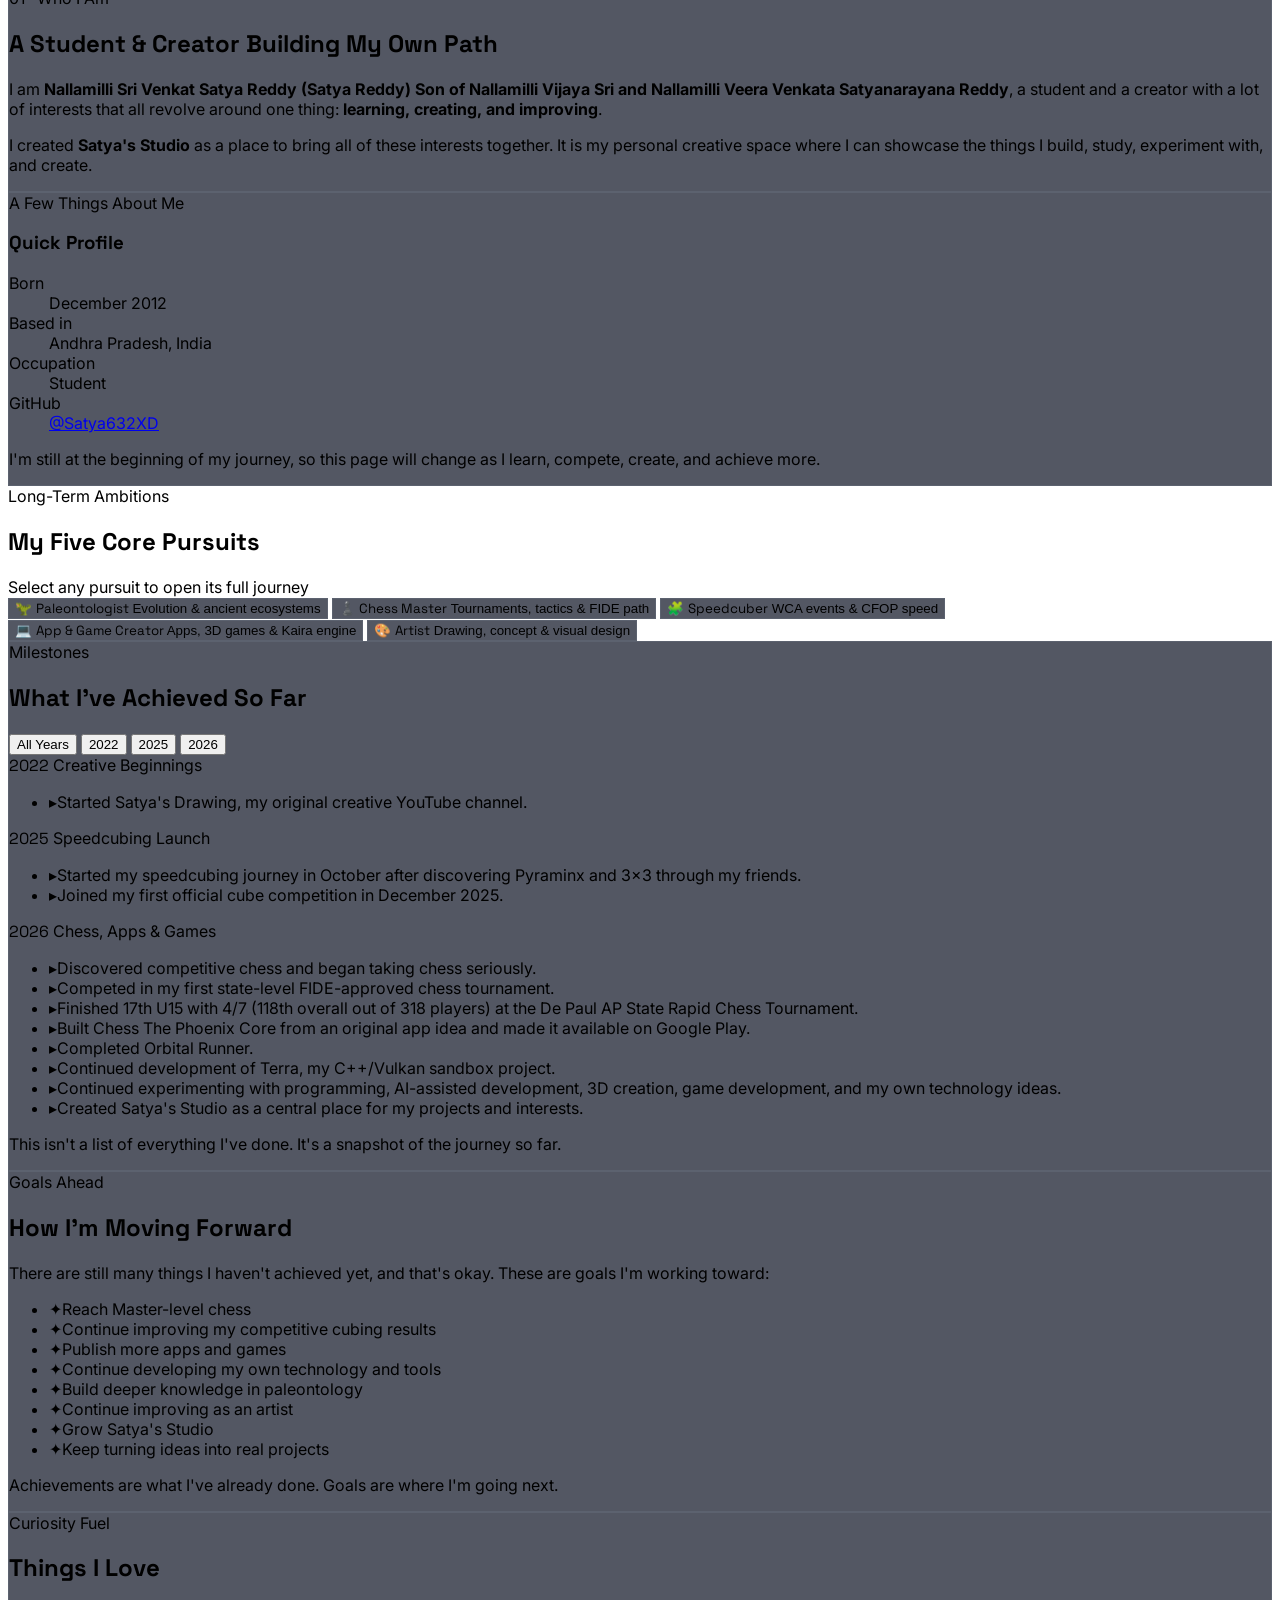
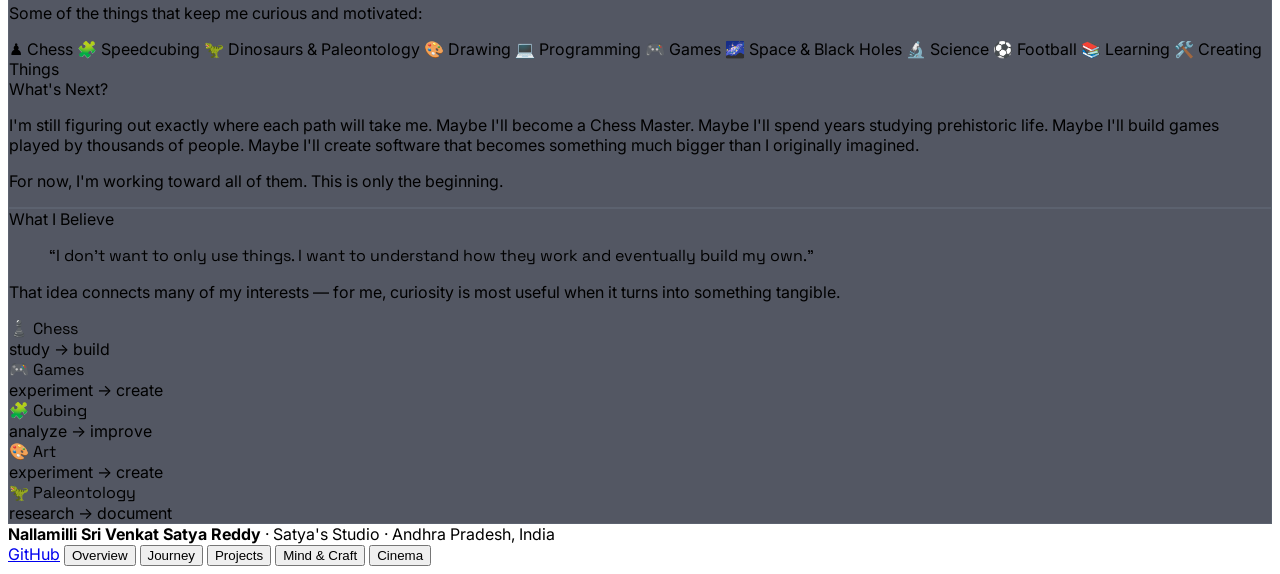
==== commit cf37d914: "Update introduction with full name and family details Expanded the introduction to include family na" ====
--- a/index.html
+++ b/index.html
@@ -209,7 +209,7 @@
           <div class="text-xs font-semibold uppercase tracking-wider text-amber-500">01 · Who I Am</div>
           <h2 class="font-display text-2xl sm:text-3xl font-bold text-slate-900 dark:text-white">A Student &amp; Creator Building My Own Path</h2>
           <p class="text-slate-600 dark:text-slate-300 leading-relaxed">
-            I am <strong>Nallamilli Sri Venkat Satya Reddy (Satya Reddy)</strong>, a student and a creator with a lot of interests that all revolve around one thing: <strong>learning, creating, and improving</strong>.
+            I am <strong>Nallamilli Sri Venkat Satya Reddy (Satya Reddy) Son of Nallamilli Vijaya Sri and Nallamilli Veera Venkata Satyanarayana Reddy</strong>, a student and a creator with a lot of interests that all revolve around one thing: <strong>learning, creating, and improving</strong>.
           </p>
           <p class="text-slate-600 dark:text-slate-300 leading-relaxed">
             I created <strong>Satya's Studio</strong> as a place to bring all of these interests together. It is my personal creative space where I can showcase the things I build, study, experiment with, and create.
